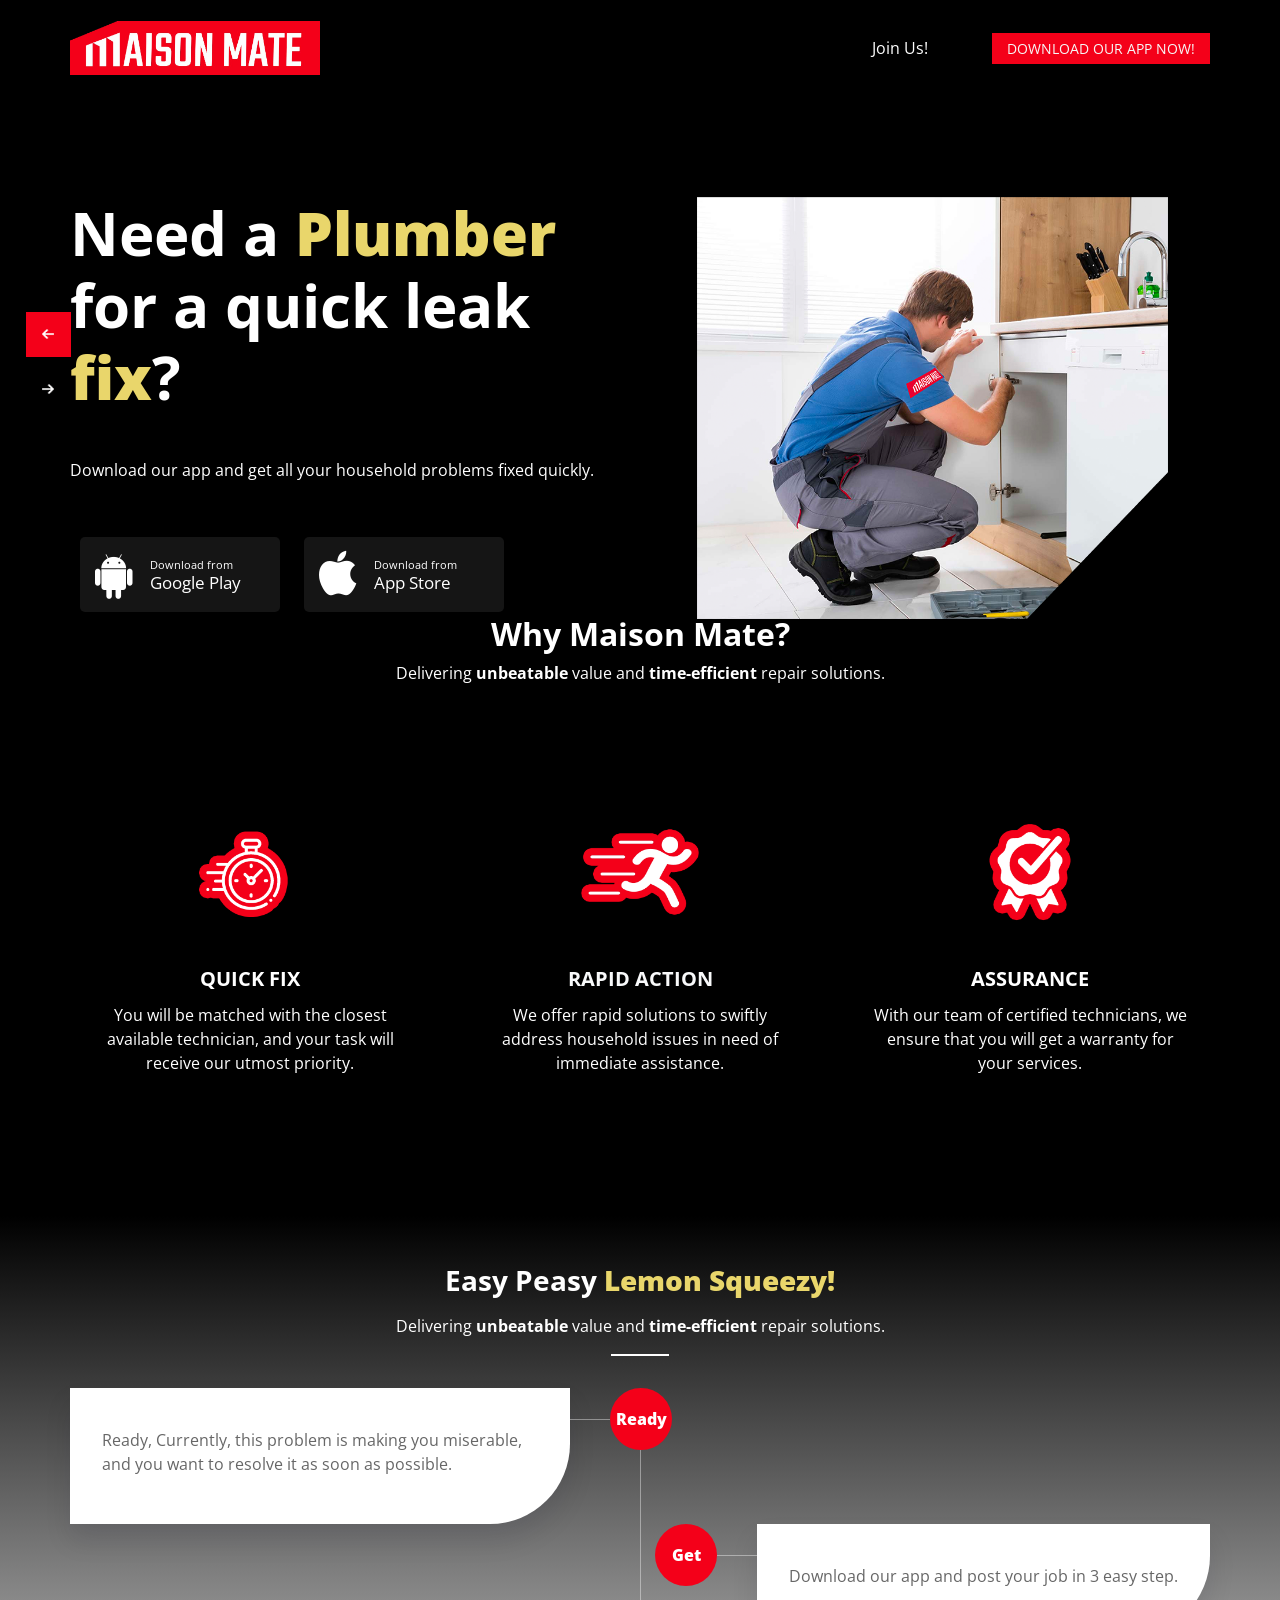
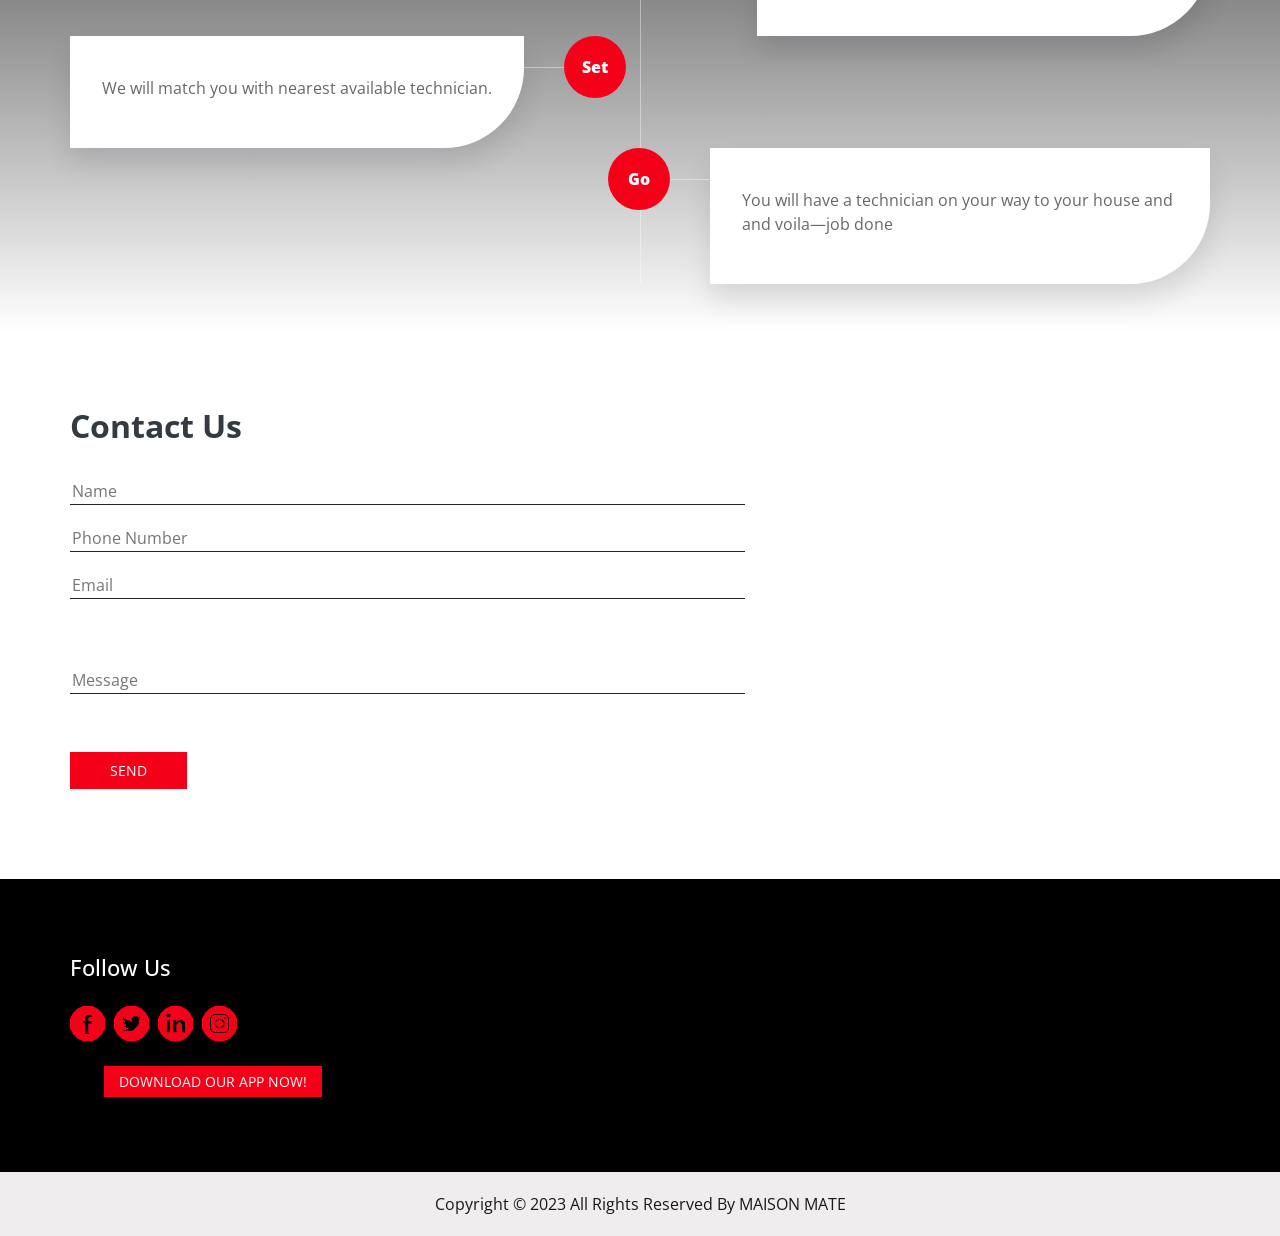
==== index.html @ d19ac5d3 "init" ====
<!DOCTYPE html>
<html>

<head>
  <!-- Basic -->
  <meta charset="utf-8" />
  <meta http-equiv="X-UA-Compatible" content="IE=edge" />
  <!-- Mobile Metas -->
  <meta name="viewport" content="width=device-width, initial-scale=1, shrink-to-fit=no" />
  <!-- Site Metas -->
  <meta name="keywords" content="" />
  <meta name="description" content="" />
  <meta name="author" content="" />

  <title>Maison Mate</title>

  <!-- slider stylesheet -->
  <link rel="stylesheet" type="text/css"
    href="https://cdnjs.cloudflare.com/ajax/libs/OwlCarousel2/2.1.3/assets/owl.carousel.min.css" />

  <!-- bootstrap core css -->
  <link rel="stylesheet" type="text/css" href="css/bootstrap.css" />

  <!-- fonts style -->
  <link href="https://fonts.googleapis.com/css?family=Poppins:400,700&display=swap" rel="stylesheet" />
  <!-- Custom styles for this template -->
  <link href="css/style.css" rel="stylesheet" />
  <!-- responsive style -->
  <link href="css/responsive.css" rel="stylesheet" />
</head>

<body>
  <div class="hero_area">
    <!-- header section strats -->
    <header class="header_section">
      <div class="container">
        <nav class="navbar navbar-expand-lg custom_nav-container pt-3">
          <a class="navbar-brand" href="index.html">
            <img src="images/logo.png" alt="" />
          </a>
          <button class="navbar-toggler" type="button" data-toggle="collapse" data-target="#navbarSupportedContent"
            aria-controls="navbarSupportedContent" aria-expanded="false" aria-label="Toggle navigation">
            <span class="navbar-toggler-icon"></span>
          </button>

          <div class="collapse navbar-collapse" id="navbarSupportedContent">
            <div class="d-flex ml-auto flex-column flex-lg-row align-items-center">
              <ul class="navbar-nav  ">
                <li class="nav-item">
                  <a class="nav-link" href="fruit.html"> Join Us!</a>
                </li>
            
              </ul>
            </div>
            <div class="quote_btn-container ml-0 ml-lg-4 d-flex justify-content-center">
              <a href="">
                Download Our App Now!
              </a>
            </div>
          </div>
        </nav>
      </div>
    </header>
    <!-- end header section -->
    <!-- slider section -->
    <section class=" slider_section position-relative">
      <div id="carouselExampleControls" class="carousel slide" data-ride="carousel" data-interval="2500">
        <div class="carousel-inner">
          <div class="carousel-item active">
            <div class="slider_item-box">
              <div class="slider_item-container">
                <div class="container">
                  <div class="row">
                    <div class="col-md-6">
                      <div class="slider_item-detail">
                        <div>
                          <h1>
                              Need a <b style="color:#e9d66b">Plumber</b> for a quick leak <b style="color:#e9d66b">fix</b>?
                          </h1> 
                          <p>
                          Download our app and get all your household problems fixed quickly.
                          </p>
                        </div>
                          <ul>
                              <li>
                                <div class="download android">
                                  <i class="fa fa fa-android fa-3x"></i>
                                  <span class="df">Download from</span>
                                  <span class="dfn">Google Play</span>
                                </div>
                              </li>
                              <li>
                                <div class="download apple">
                                  <i class="fa fa fa-apple fa-3x"></i>
                                  <span class="df">Download from</span>
                                  <span class="dfn">App Store</span>
                                </div>
                              </li>
                            </ul>  
                    </div>
                    </div>
                    <div class="col-md-6">
                      <div class="slider_img-box">
                        <div>
                          <img src="images/slide-plumber.png" alt="" class="" />
                        </div>
                      </div>
                    </div>
                  </div>
                </div>
              </div>
            </div>
          </div>
          <div class="carousel-item">
            <div class="slider_item-box">
              <div class="slider_item-container">
                <div class="container">
                  <div class="row">
                    <div class="col-md-6">
                      <div class="slider_item-detail">
                        <div>
                          <h1>
                              Need a  <b style="color:#e9d66b">Electrician</b> for a quick electrical  <b style="color:#e9d66b">repair</b>?
                          </h1>
                          <p>
                            Download our app and get all your household problems fixed quickly.
                          </p>
                          <div class="d-flex">
                          <ul>
                              <li>
                                <div class="download android">
                                  <i class="fa fa fa-android fa-3x"></i>
                                  <span class="df">Download from</span>
                                  <span class="dfn">Google Play</span>
                                </div>
                              </li>
                              <li>
                                <div class="download apple">
                                  <i class="fa fa fa-apple fa-3x"></i>
                                  <span class="df">Download from</span>
                                  <span class="dfn">App Store</span>
                                </div>
                              </li>
                            </ul>  
                          </div>
                        </div>
                      </div>
                    </div>
                    <div class="col-md-6">
                      <div class="slider_img-box">
                        <div>
                          <img src="images/slide-electrician.png" alt="" class="" />
                        </div>
                      </div>
                    </div>
                  </div>
                </div>
              </div>
            </div>
          </div>
            <div class="carousel-item">
                <div class="slider_item-box">
                  <div class="slider_item-container">
                    <div class="container">
                      <div class="row">
                        <div class="col-md-6">
                          <div class="slider_item-detail">
                            <div>
                              <h1>
                                  Need a  <b style="color:#e9d66b">Handyman</b> for a quick  <b style="color:#e9d66b">maintenance</b>?
                              </h1>
                              <p>
                            Download our app and get all your household problems fixed quickly.
                          </p>
                              <ul>
                              <li>
                                <div class="download android">
                                  <i class="fa fa fa-android fa-3x"></i>
                                  <span class="df">Download from</span>
                                  <span class="dfn">Google Play</span>
                                </div>
                              </li>
                              <li>
                                <div class="download apple">
                                  <i class="fa fa fa-apple fa-3x"></i>
                                  <span class="df">Download from</span>
                                  <span class="dfn">App Store</span>
                                </div>
                              </li>
                            </ul>  
                            </div>
                          </div>
                        </div>
                        <div class="col-md-6">
                          <div class="slider_img-box">
                            <div>
                              <img src="images/slide-handyman.png" alt="" class="" />
                            </div>
                          </div>
                        </div>
                      </div>
                    </div>
                  </div>
                </div>
            </div>
              <div class="carousel-item">
                <div class="slider_item-box">
                  <div class="slider_item-container">
                    <div class="container">
                      <div class="row">
                        <div class="col-md-6">
                          <div class="slider_item-detail">
                            <div>
                              <h1>
                                  Need a  <b style="color:#e9d66b">Heating Engineer</b> to fix you  <b style="color:#e9d66b">Heating issue</b>?
                              </h1>
                              <p>
                            Download our app and get all your household problems fixed quickly.
                          </p>
                              <ul>
                              <li>
                                <div class="download android">
                                  <i class="fa fa fa-android fa-3x"></i>
                                  <span class="df">Download from</span>
                                  <span class="dfn">Google Play</span>
                                </div>
                              </li>
                              <li>
                                <div class="download apple">
                                  <i class="fa fa fa-apple fa-3x"></i>
                                  <span class="df">Download from</span>
                                  <span class="dfn">App Store</span>
                                </div>
                              </li>
                            </ul>  
                            </div>
                          </div>
                        </div>
                        <div class="col-md-6">
                          <div class="slider_img-box">
                            <div>
                              <img src="images/slide-electrician.png" alt="" class="" />
                            </div>
                          </div>
                        </div>
                      </div>
                    </div>
                  </div>
                </div>
            </div>
          </div>
        </div>
        
        <div class="custom_carousel-control">
          <a class="carousel-control-prev" href="#carouselExampleControls" role="button" data-slide="prev">
            <span class="sr-only">Previous</span>
          </a>
          <a class="carousel-control-next" href="#carouselExampleControls" role="button" data-slide="next">
            <span class="sr-only">Next</span>
          </a>
        </div>
    </section>

    <!-- end slider section -->
  </div>

  <!-- service section -->

  <section class="service_section layout_padding ">
    <div class="container">
      <h2 class="custom_heading theme-text">Why Maison Mate?</h2>
      <p class="custom_heading-text ">
          Delivering <b>unbeatable</b> value and <b>time-efficient</b> repair solutions.
      </p>
      <div class=" layout_padding2">
        <div class="card-deck">
          <div class="card">
            <img class="card-img-top" src="images/icon-quick" alt="Card image cap" />
            <div class="card-body">
              <h5 class="card-title">QUICK FIX</h5>
              <p class="card-text">
               You will be matched with the closest available technician, and your task will receive our utmost priority.
              </p>
            </div>
          </div>
          <div class="card">
            <img class="card-img-top" src="images/icon-rapid.png" alt="Card image cap" />
            <div class="card-body">
              <h5 class="card-title text-light font-weight-bold">RAPID ACTION</h5>
              <p class="card-text">
               We offer rapid solutions to swiftly address household issues in need of immediate assistance.
              </p>
            </div>
          </div>
          <div class="card">
            <img class="card-img-top" src="images/icon-assured.png" alt="Card image cap" />
            <div class="card-body">
              <h5 class="card-title">ASSURANCE</h5>
              <p class="card-text">
                With our team of certified technicians, we ensure that you will get a warranty for your services.
              </p>
            </div>
          </div>
          </div>
        </div>
          
    </div>
  </section>
    
    <div class="bg-gradient_solid">
  <div class="container">
    <div class="section-header">
        <h2>Easy Peasy <b style="color:#e9d66b">Lemon Squeezy!</b></h2>
            <p class="custom_heading-text ">
          Delivering <b>unbeatable</b> value and <b>time-efficient</b> repair solutions.
            </p>
            <hr>
    </div>
    <div class="steps">
      <div class="steps-container">
        <div class="content">
            <h2> </h2>
          <p>Ready, Currently, this problem is making you miserable, and you want to resolve it as soon as possible.</p>
        </div>
        <i class="step-line"></i>
        <div class="date">Ready</div>
      </div>
      <div class="steps-container">
        <div class="content">
                        <h2> </h2>

          <p>Download our app and post your job in 3 easy step.</p>
        </div>
        <i class="step-line"></i>
        <div class="date">Get</div>
      </div>
      <div class="steps-container">
        <div class="content">
                        <h2> </h2>

          <p>We will match you with nearest available technician.</p>
        </div>
        <i class="step-line"></i>
        <div class="date">Set</div>
      </div>
      <div class="steps-container">
        <div class="content">
          <h2></h2>
                        <h2> </h2>

          <p>You will have a technician on your way to your house and and voila—job done</p>
        </div>
        <i class="step-line"></i>
        <div class="date">Go</div>
      </div>
    
    </div>
  </div>
</div>
    
    

  <!-- end service section -->

  <!-- fruits section

  <section class="fruit_section">
    <div class="container">
      <h2 class="custom_heading">Fresh Fruits</h2>
      <p class="custom_heading-text">
        There are many variations of passages of Lorem Ipsum available, but
        the majority have
      </p>
      <div class="row layout_padding2">
        <div class="col-md-8">
          <div class="fruit_detail-box">
            <h3>
              Best Fresh Orange
            </h3>
            <p class="mt-4 mb-5">
              but the majority have suffered alteration in some form, by
              injected humour, or randomised words which don't look even
              slightly believable. If you are going to use a passage of Lorem
              Ipsum, you need to be
            </p>
            <div>
              <a href="" class="custom_dark-btn">
                Buy Now
              </a>
            </div>
          </div>
        </div>
        <div class="col-md-4 d-flex justify-content-center align-items-center">
          <div class="fruit_img-box d-flex justify-content-center align-items-center">
            <img src="images/orange.png" alt="" class="" width="250px" />
          </div>
        </div>
      </div>
      <div class="row layout_padding2">
        <div class="col-md-8">
          <div class="fruit_detail-box">
            <h3>
              Best Fresh Grapes
            </h3>
            <p class="mt-4 mb-5">
              but the majority have suffered alteration in some form, by
              injected humour, or randomised words which don't look even
              slightly believable. If you are going to use a passage of Lorem
              Ipsum, you need to be
            </p>
            <div>
              <a href="" class="custom_dark-btn">
                Buy Now
              </a>
            </div>
          </div>
        </div>
        <div class="col-md-4 d-flex justify-content-center align-items-center">
          <div class="fruit_img-box d-flex justify-content-center ">
            <img src="images/grapes.png" alt="" class="" width="100px" />
          </div>
        </div>
      </div>
      <div class="row layout_padding2-top layout_padding-bottom">
        <div class="col-md-8">
          <div class="fruit_detail-box">
            <h3>
              Best Fresh Gauva
            </h3>
            <p class="mt-4 mb-5">
              but the majority have suffered alteration in some form, by
              injected humour, or randomised words which don't look even
              slightly believable. If you are going to use a passage of Lorem
              Ipsum, you need to be
            </p>
            <div>
              <a href="" class="custom_dark-btn">
                Buy Now
              </a>
            </div>
          </div>
        </div>
        <div class="col-md-4 d-flex justify-content-center align-items-center">
          <div class="fruit_img-box d-flex justify-content-center align-items-center">
            <img src="images/gauva.png" alt="" class="" width="250px" />
          </div>
        </div>
      </div>
    </div>
  </section>

   end fruits section -->

  <!-- tasty section 
  <section class="tasty_section">
    <div class="container_fluid">
      <h2>
        Very tasty fruits
      </h2>
    </div>
  </section>

  end tasty section -->

  <!-- client section

  <section class="client_section layout_padding">
    <div class="container">
      <h2 class="custom_heading">Testimonial</h2>
      <p class="custom_heading-text">
        There are many variations of passages of Lorem Ipsum available, but
        the majority have
      </p>
      <div>
        <div id="carouselExampleControls-2" class="carousel slide" data-ride="carousel">
          <div class="carousel-inner">
            <div class="carousel-item active">
              <div class="client_container layout_padding2">
                <div class="client_img-box">
                  <img src="images/client.png" alt="" />
                </div>
                <div class="client_detail">
                  <h3>
                    Johnhex
                  </h3>
                  <p class="custom_heading-text">
                    There are many variations of passages of Lorem Ipsum
                    available, but the majority have suffered alteration in
                    some form, by injected humour, or randomised words which
                    don't look even slightly believable. If you are <br />
                    going to use a passage of Lorem Ipsum, you need to be sure
                  </p>
                </div>
              </div>
            </div>
            <div class="carousel-item">
              <div class="client_container layout_padding2">
                <div class="client_img-box">
                  <img src="images/client.png" alt="" />
                </div>
                <div class="client_detail">
                  <h3>
                    Johnhex
                  </h3>
                  <p class="custom_heading-text">
                    There are many variations of passages of Lorem Ipsum
                    available, but the majority have suffered alteration in
                    some form, by injected humour, or randomised words which
                    don't look even slightly believable. If you are <br />
                    going to use a passage of Lorem Ipsum, you need to be sure
                  </p>
                </div>
              </div>
            </div>
            <div class="carousel-item">
              <div class="client_container layout_padding2">
                <div class="client_img-box">
                  <img src="images/client.png" alt="" />
                </div>
                <div class="client_detail">
                  <h3>
                    Johnhex
                  </h3>
                  <p class="custom_heading-text">
                    There are many variations of passages of Lorem Ipsum
                    available, but the majority have suffered alteration in
                    some form, by injected humour, or randomised words which
                    don't look even slightly believable. If you are <br />
                    going to use a passage of Lorem Ipsum, you need to be sure
                  </p>
                </div>
              </div>
            </div>
          </div>
          <div class="custom_carousel-control">
            <a class="carousel-control-prev" href="#carouselExampleControls-2" role="button" data-slide="prev">
              <span class="" aria-hidden="true"></span>
              <span class="sr-only">Previous</span>
            </a>
            <a class="carousel-control-next" href="#carouselExampleControls-2" role="button" data-slide="next">
              <span class="" aria-hidden="true"></span>
              <span class="sr-only">Next</span>
            </a>
          </div>

        </div>
      </div>
    </div>
  </section>

  end client section -->

  <!-- contact section -->
  <section class="contact_section layout_padding">
    <div class="container">
      <h2 class="font-weight-bold text-dark">
        Contact Us
      </h2>
      <div class="row">
        <div class="col-md-8 mr-auto">
          <form action="">
            <div class="contact_form-container">
              <div>
                <div>
                  <input type="text" placeholder="Name">
                </div>
                <div>
                  <input type="text" placeholder="Phone Number">
                </div>
                <div>
                  <input type="email" placeholder="Email">
                </div>

                <div class="mt-5">
                  <input type="text" placeholder="Message">
                </div>
                <div class="mt-5">
                  <button type="submit">
                    send
                  </button>
                </div>
              </div>

            </div>

          </form>
        </div>
      </div>
    </div>
  </section>
  <!-- end contact section -->




  <section class="info_section layout_padding">
    <div class="container">
      <div class="row">
    
        <div class="col-md-3">
          <div class="social_container">
            <h5>
              Follow Us
            </h5>
            <div class="social-box">
              <a href="">
                <img src="images/fb.png" alt="">
              </a>

              <a href="">
                <img src="images/twitter.png" alt="">
              </a>
              <a href="">
                <img src="images/linkedin.png" alt="">
              </a>
              <a href="">
                <img src="images/instagram.png" alt="">
              </a>
            </div>
          </div>
           <div class="quote_btn-container ml-0 ml-lg-4 d-flex justify-content-center">
              <a href="">
                Download Our App Now!
              </a>
            </div>
        </div>
      </div>
    </div>
  </section>



  <!-- footer section -->
  <section class="container-fluid footer_section">
    <p>
      Copyright &copy; 2023 All Rights Reserved By
      <a href="https://html.design/">MAISON MATE</a>
    </p>
  </section>
  <!-- footer section -->

  <script type="text/javascript" src="js/jquery-3.4.1.min.js"></script>
  <script type="text/javascript" src="js/bootstrap.js"></script>


  <!-- end google map js -->
</body>

</html>
---- css/style.css ----
@import url("https://maxcdn.bootstrapcdn.com/font-awesome/4.5.0/css/font-awesome.min.css");
@import url(https://fonts.googleapis.com/css?family=Open+Sans);

body {
  font-family: 'Poppins', sans-serif;
  color: white;
  background-color: #ffffff;
}

.layout_padding {
  padding: 75px 0;
  background-color: black;
}

.card-text{
    color: white;
}


.layout_padding2 {
  padding: 45px 0;
}

.layout_padding2-top {
  padding-top: 45px;
}


.layout_padding2-bottom {
  padding-bottom: 45px;
}

.layout_padding-top {
  padding-top: 75px;
}

.layout_padding-bottom {
  padding-bottom: 75px;
}


.custom_dark-btn,
.custom_orange-btn {
  display: inline-block;
  padding: 10px 0;
  text-align: center;
  width: 145px;
  outline: none;
  color: #f7f7f7;
  border: 1px solid transparent;
}

.custom_dark-btn {
  background-color: #000000;
}

.custom_dark-btn:hover {
  border: 1px solid #000000;
  color: var(--theme-color);
  background-color: transparent;
}

.custom_orange-btn {
  background-color: var(--theme-color);
}

.custom_orange-btn:hover {
  border: 1px solid var(--theme-color);
  color: var(--theme-color);
  background-color: transparent;
}

.custom_heading {
  text-align: center;
  font-weight: bold;
text-decoration-color: red;
}

.custom_heading-text {
  text-align: center;
}


/*header section*/
.hero_area {
  height: 60vh;
  background-color: black;
}

.hero_area.sub_pages {
  height: auto;
}

.header_section {}

.header_section .container-fluid {
  padding-right: 25px;
  padding-left: 25px;
}

.header_section .nav_container {
  margin: 0 auto;
}

.custom_nav-container.navbar-expand-lg .navbar-nav .nav-link {
  padding: 10px 30px;
  color: white;
  text-align: center
}

a,
a:hover,
a:focus {
  text-decoration: none;
}

a:hover,
a:focus {
  color: initial;
}

.btn,
.btn:focus {
  outline: none !important;
  box-shadow: none;
}



.navbar-brand,
.navbar-brand:hover {
  text-transform: uppercase;
  font-weight: bold;
  font-size: 24px;
  color: #fafcfd;
}

.custom_nav-container .nav_search-btn {
  background-image: url(../images/search-icon.png);

  background-size: 22px;
  background-repeat: no-repeat;
  background-position-y: 7px;
  width: 35px;
  height: 35px;
  padding: 0;
  border: none;
}

.navbar-brand {
  display: flex;
  align-items: center;
}

.navbar-brand img {
  width: 250px;
}

.navbar-brand span {
  font-size: 20px;
  font-weight: 700;
  color: #2e2e2d;
  margin-top: 5px;
}

.custom_nav-container {
  z-index: 99999;
  padding: 15px 0;
}

.custom_nav-container .navbar-toggler {
  outline: none;
}

.custom_nav-container .navbar-toggler .navbar-toggler-icon {
  background-image: url(../images/menu.png);
  background-size: 55px;
}

.quote_btn-container a {
  display: inline-block;
  padding: 5px 15px;
  background-color: var(--theme-color);
  color: #f7f7f7;
  font-size: 14px;
  text-transform: uppercase;
}

/*end header section*/

/* slider section */
.slider_section {
  padding-top: 8%;
}

.slider_item-box {
  width: 100%;
  height: 100%;
}

.slider_item-box .container {
  height: 100%;
}

.slider_img-box {
  width: 85%;
  margin: 0 auto;
}

.slider_img-box img {
  width: 100%;
}

.slider_item-container {
  display: flex;
  align-items: center;
  width: 100%;
  height: 100%;
  background-repeat: no-repeat;
}

.slider_item-container .slider_item-detail {}

.slider_item-detail h1 {
  font-weight: 700;
  font-size: 60px;
  width: 95%;
}

.slider_item-detail p {
  margin: 45px 0;
}

.slider_call-btn {
  display: inline-block;
  padding: 8px 20px;
  background-color: #edb040;
  color: #fefdfd;
  border-radius: 20px;
}

.slider_section #carouselExampleControls,
.carousel-inner,
.carousel-item {
  height: 100%;
}

.slider_section .custom_carousel-control {
  position: absolute;
  top: 50%;
  left: 2%;
  width: 105px;
  transform: translateY(-50%);
}

.slider_section .custom_carousel-control .carousel-control-prev,
.slider_section .custom_carousel-control .carousel-control-next {
  margin: 10px 0;
  position: relative;
  width: 45px;
  height: 45px;
  border: none;
  opacity: 1;
  background-repeat: no-repeat;
  background-size: 12px;
  background-position: center;
}

.slider_section .custom_carousel-control .carousel-control-prev {
  background-image: url(../images/prev.png);
  background-color: var(--theme-color);
}

.slider_section .custom_carousel-control .carousel-control-next {
  background-image: url(../images/next.png);
  background-color: #000000;
}

/* end slider section */


/* service section */
.service_section .card .card-img-top {
  width: 140px;
  margin: 55px auto 5px auto;
}

.service_section .card {
  text-align: center;
  box-sizing: border-box;
  position: relative;
    background-color: black;
}

.service_section .card .card-title {
  color: white;
    font-weight: bolder;
    

}

.service_section .card::after {
  content: "";
  position: absolute;
  width: 100%;
  height: 7px;
  background-color: transparent;
}




/* end service section */






/* tasty section */

.tasty_section {
  width: 100%;
  height: 500px;
  background-image: url(../images/tasty-image.png);
  background-repeat: no-repeat;
  background-size: cover;
  display: flex;
  justify-content: center;
  align-items: center;

}

.tasty_section h2 {
  font-size: 125px;
  text-align: center;
  font-weight: bold;
  color: #ffffff;
  text-transform: uppercase;
}

/* end tasty section */

/* client section */
.client_container {
  display: flex;
  flex-direction: column;
  justify-content: center;
  align-items: center;
}

.client_img-box {
  width: 350px;
}

.client_img-box img {
  width: 100%
}

.client_container h3 {
  text-align: center;
  margin-bottom: 25px;
}


.client_section .custom_carousel-control {
  position: absolute;
  top: 100%;
  left: 50%;
  width: 105px;
  transform: translateX(-50%);
}

.client_section .custom_carousel-control .carousel-control-prev,
.client_section .custom_carousel-control .carousel-control-next {
  width: 45px;
  height: 45px;
  border: none;
  border-radius: 100%;
  opacity: 1;
  background-repeat: no-repeat;
  background-size: 12px;
  background-position: center;
  background-color: #292727;
}

.client_section .custom_carousel-control .carousel-control-prev:hover,
.client_section .custom_carousel-control .carousel-control-next:hover {
  background-color: #fc5d35;
}

.client_section .custom_carousel-control .carousel-control-prev {
  background-image: url(../images/prev.png);
}

.client_section .custom_carousel-control .carousel-control-next {
  background-image: url(../images/next.png);
}

/* end client section */

/* contact section */

.contact_section {
background-color: white;
  background-image: url(../images/orange-dish.png);
  background-repeat: no-repeat;
  background-size: 215px;
  background-position: right center;
}

.contact_section input {
  border: none;
  outline: none;
  border-bottom: .8px solid #252525;
  width: 90%;
  margin: 10px 0;
}

.theme-color{
    text-decoration-color: var(--theme-color);
}

.contact_form-container {
  padding: 15px 0 15px 0;

}

.contact_form-container button {
  border: none;
  background-color: var(--theme-color);
  color: #fff;
  padding: 8px 40px;
  text-transform: uppercase;
  font-size: 14px;
}


/* contact section */

/* map section */
.map_section {
  height: 500px;
}


/* end map section */

/* info section */
.info_section ul {
  padding: 0;
}

.info_section ul li {
  list-style-type: none;
  margin: 3px 0;

}

.info_section h5 {
  margin-bottom: 12px;
  font-size: 22px;
}

.info_section .social-box {
  margin: 25px 0;
}

.info_section .social-box img {
  width: 35px;
  margin-right: 5px;
}

.info_section .form_container input {
  width: 225px;
  height: 30px;
}

.info_section .form_container button {
  background-color: var(--theme-color);
  border: none;
  outline: none;
  color: #fff;
  padding: 5px 30px;
  margin-top: 15px;
  font-size: 15px;
}

/* end info section */


/* footer section*/

.footer_section {
  background-color: #efeded;
  padding: 20px 0;
  font-family: "Roboto", sans-serif;
}

.footer_section p {
  color: #191818;
  margin: 0;
  text-align: center;
}

.footer_section a {
  color: #191818;
}

:root {
  --theme-color: #f40019 ;
  --primary: var(--primary-gradient);
  --primary-gradient: linear-gradient(0deg, white 0%, black 100%);
}
.section-header {
  text-align: center;
}
.section-header h2 {
  font-size: 28px;
  font-weight: 700;
  margin-bottom: 16px;
}
.section-header hr {
  border: 1px solid #fff;
  width: 56px;
}
.bg-gradient_solid {
  background: var(--primary-gradient);
  color: #fff;
  padding: 48px 0;
}
.steps {
  position: relative;
  margin-top: 32px;
}
.steps::after {
  content: "";
  position: absolute;
  width: 1px;
  background-color: white;
  opacity: 0.4;
  top: 0;
  bottom: 0;
  left: 50%;
}

.steps .content p {
  color: #676767;
  font-size: 16px;
}

.steps .content h2 {
  font-weight: 600;
  font-size: 16px;
  color: #676767;
}

.steps-container {
  position: relative;
  background-color: inherit;
  width: calc(50% + 32px);
}

.steps-container .content {
  padding: 32px;
  background-color: white;
  position: relative;
  border-radius: 0px 0px 80px 0px;
  box-shadow: 0px 16px 27px rgb(0 11 30 / 10%);
}

.steps .steps-container:nth-child(even) {
  left: calc(50% - 32px);
  flex-direction: row-reverse;
}

.steps-container {
  display: flex;
}

.steps .steps-container .date {
  font-weight: 900;
  font-size: 16px;
  color: #ffffff;
  margin-bottom: 10px;
  width: 62px;
  height: 62px;
  background-color: var(--theme-color);
  border-radius: 50%;
  flex-shrink: 0;
  align-items: center;
  display: flex;
  justify-content: center;
  z-index: 777;
}

.step-line {
  width: 40px;
  background-color: #fff;
  height: 1px;
  margin-top: 31px;
  opacity: 0.4;
  flex-shrink: 0;
}

@media (max-width: 767px) {
  .steps::after {
    left: 32px;
  }
  .steps-container {
    left: 0;
    flex-direction: row-reverse;
    width: auto;
    margin-bottom: 16px;
  }
  .steps .steps-container:nth-child(even) {
    left: 0;
  }
}

* {
  font-family: 'Open Sans', 'sans-serif';
}

.theme-text{
    text-decoration-color: var(--theme-color);
}


ul {
  width: 100%;
  text-align: match-parent;
  margin: 0;
  padding: 0;
  top: 50%;
}

li {
  display: inline-block;
  margin: 10px;
}

.download {
  width: 200px;
  height: 75px;
  background: #151515;
  float: none;
  border-radius: 5px;
  position: relative;
  color: white;
  cursor: pointer;
}

.download > .fa {
  color: white;
  position: absolute;
  top: 50%;
  left: 15px;
  transform: translateY(-50%);
}

.df,
.dfn {
  position: absolute;
  left: 70px;
}

.df {
  top: 20px;
  font-size: .68em;
}

.dfn {
  top: 33px;
  font-size: 1.08em;
}

.download:hover {
  transform: scale(1.03);
}

/* end footer section*/
---- css/responsive.css ----
@media (max-width: 1120px) {
    .hero_area {
        height: auto;
    }

    .slider_section {
        padding: 50px 0;

    }
}

@media (max-width: 992px) {
    .custom_nav-container .nav_search-btn {
        background-position: center;
    }

    .service_section .card-deck {

        flex-direction: column;

    }

    .service_section .card-deck .card {
        margin-bottom: 25px;
    }
}

@media (max-width: 768px) {

    .slider_img-box {

        width: 85%;
        margin: 65px auto;

    }

    .slider_section .custom_carousel-control {

        position: absolute;
        top: 100%;
        left: 50%;
        width: 105px;
        transform: translate(-50%, -50%);
        display: flex;
        justify-content: space-between;

    }

    .fruit_section .fruit_detail-box {

        margin-bottom: 40px;
        text-align: center;

    }

    .fruit_detail-box>div {

        display: flex;
        justify-content: center;

    }

    .contact_section {
        background-size: 105px;
    }

    .contact_section input {

        background-color: transparent;

    }

    .info_section .col-md-3 {
        text-align: center;
    }

    .info_section .col-md-3:not(:nth-last-child(1)) {

        margin-bottom: 35px;
    }

    .tasty_section h2 {

        font-size: 80px;
    }
}

@media (max-width: 576px) {
    .slider_item-container .slider_item-detail {

        text-align: center;

    }

    .slider_item-container .slider_item-detail .d-flex {

        justify-content: center;

    }
}

@media (max-width: 480px) {}

@media (max-width: 400px) {}

@media (max-width: 360px) {}

@media (min-width: 1200px) {
    .container {
        max-width: 1170px;
    }

}
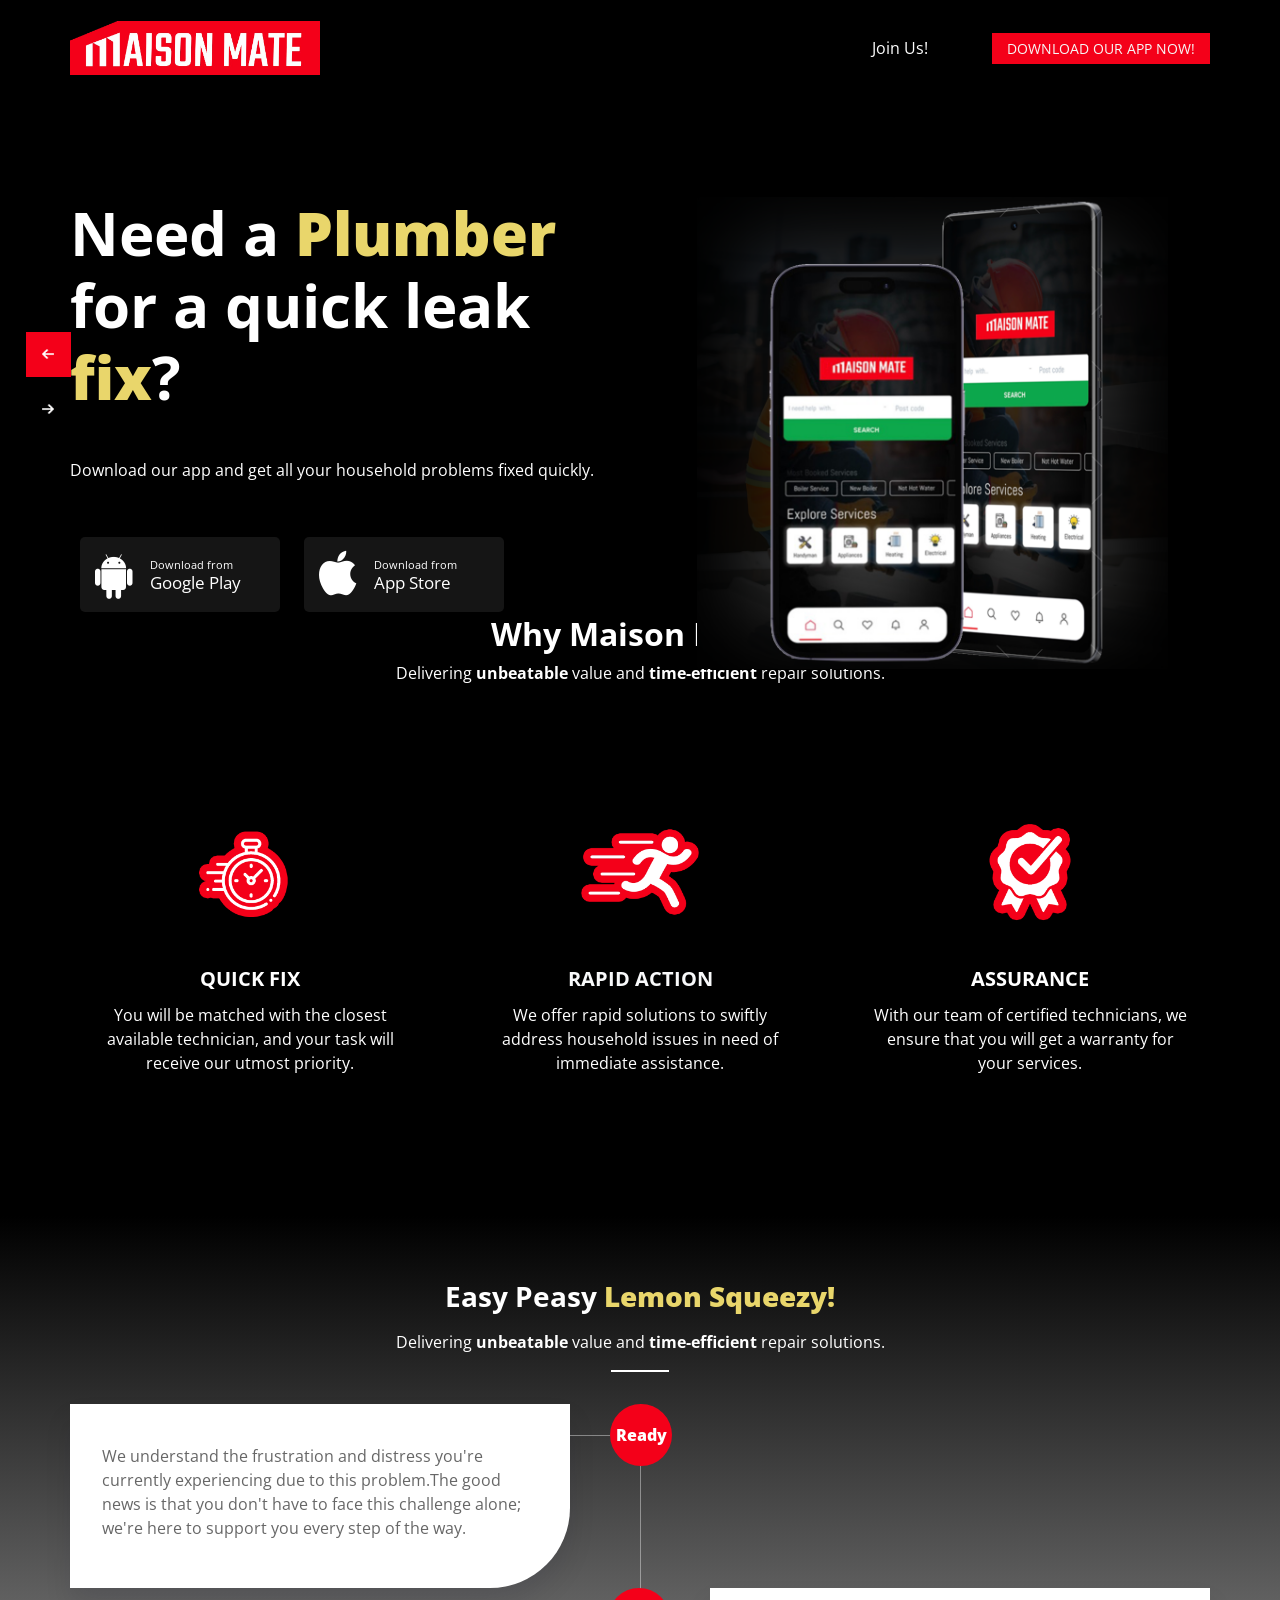
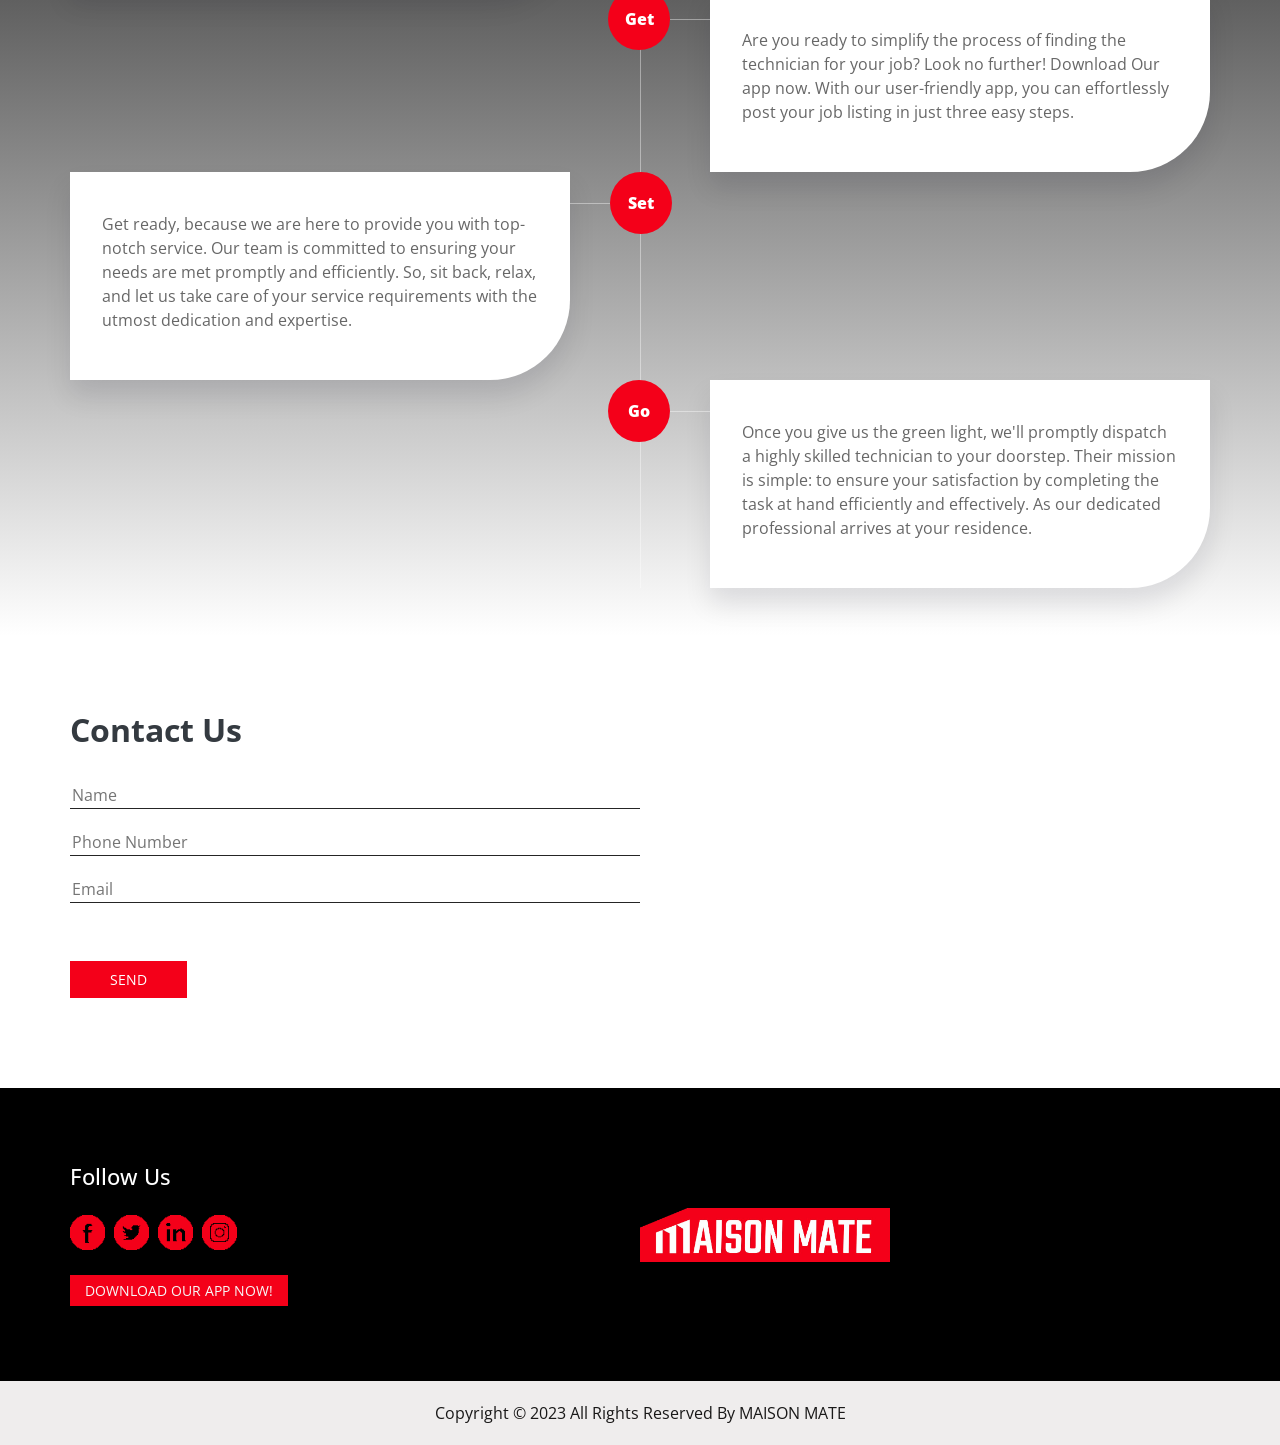
==== commit 83e21c6f: "added" ====
--- a/index.html
+++ b/index.html
@@ -47,7 +47,7 @@
             <div class="d-flex ml-auto flex-column flex-lg-row align-items-center">
               <ul class="navbar-nav  ">
                 <li class="nav-item">
-                  <a class="nav-link" href="fruit.html"> Join Us!</a>
+                  <a class="nav-link" href="index.html"> Join Us!</a>
                 </li>
             
               </ul>
@@ -82,14 +82,14 @@
                           </p>
                         </div>
                           <ul>
-                              <li>
+                              <li onclick="location.href='coming-soon.html'">
                                 <div class="download android">
                                   <i class="fa fa fa-android fa-3x"></i>
                                   <span class="df">Download from</span>
                                   <span class="dfn">Google Play</span>
                                 </div>
                               </li>
-                              <li>
+                              <li onclick="location.href='coming-soon.html'">
                                 <div class="download apple">
                                   <i class="fa fa fa-apple fa-3x"></i>
                                   <span class="df">Download from</span>
@@ -102,7 +102,7 @@
                     <div class="col-md-6">
                       <div class="slider_img-box">
                         <div>
-                          <img src="images/slide-plumber.png" alt="" class="" />
+                          <img src="images/slide-electrician.png" alt="" class="" />
                         </div>
                       </div>
                     </div>
@@ -127,14 +127,14 @@
                           </p>
                           <div class="d-flex">
                           <ul>
-                              <li>
-                                <div class="download android">
+                              <li onclick="location.href='coming-soon.html'">
+                                <div class="download android" href="contact.html">
                                   <i class="fa fa fa-android fa-3x"></i>
                                   <span class="df">Download from</span>
                                   <span class="dfn">Google Play</span>
                                 </div>
                               </li>
-                              <li>
+                              <li onclick="location.href='coming-soon.html'">
                                 <div class="download apple">
                                   <i class="fa fa fa-apple fa-3x"></i>
                                   <span class="df">Download from</span>
@@ -173,14 +173,14 @@
                             Download our app and get all your household problems fixed quickly.
                           </p>
                               <ul>
-                              <li>
+                              <li onclick="location.href='coming-soon.html'">
                                 <div class="download android">
                                   <i class="fa fa fa-android fa-3x"></i>
                                   <span class="df">Download from</span>
                                   <span class="dfn">Google Play</span>
                                 </div>
                               </li>
-                              <li>
+                              <li onclick="location.href='coming-soon.html'">
                                 <div class="download apple">
                                   <i class="fa fa fa-apple fa-3x"></i>
                                   <span class="df">Download from</span>
@@ -194,7 +194,7 @@
                         <div class="col-md-6">
                           <div class="slider_img-box">
                             <div>
-                              <img src="images/slide-handyman.png" alt="" class="" />
+                              <img src="images/slide-electrician.png" alt="" class="" />
                             </div>
                           </div>
                         </div>
@@ -218,14 +218,14 @@
                             Download our app and get all your household problems fixed quickly.
                           </p>
                               <ul>
-                              <li>
+                              <li onclick="location.href='coming-soon.html'">
                                 <div class="download android">
                                   <i class="fa fa fa-android fa-3x"></i>
                                   <span class="df">Download from</span>
                                   <span class="dfn">Google Play</span>
                                 </div>
                               </li>
-                              <li>
+                              <li onclick="location.href='coming-soon.html'">
                                 <div class="download apple">
                                   <i class="fa fa fa-apple fa-3x"></i>
                                   <span class="df">Download from</span>
@@ -310,6 +310,7 @@
     <div class="bg-gradient_solid">
   <div class="container">
     <div class="section-header">
+        <h2></h2>
         <h2>Easy Peasy <b style="color:#e9d66b">Lemon Squeezy!</b></h2>
             <p class="custom_heading-text ">
           Delivering <b>unbeatable</b> value and <b>time-efficient</b> repair solutions.
@@ -320,7 +321,7 @@
       <div class="steps-container">
         <div class="content">
             <h2> </h2>
-          <p>Ready, Currently, this problem is making you miserable, and you want to resolve it as soon as possible.</p>
+          <p>We understand the frustration and distress you're currently experiencing due to this problem.The good news is that you don't have to face this challenge alone; we're here to support you every step of the way.</p>
         </div>
         <i class="step-line"></i>
         <div class="date">Ready</div>
@@ -329,7 +330,7 @@
         <div class="content">
                         <h2> </h2>
 
-          <p>Download our app and post your job in 3 easy step.</p>
+          <p>Are you ready to simplify the process of finding the technician for your job? Look no further! Download Our app now. With our user-friendly app, you can effortlessly post your job listing in just three easy steps. </p>
         </div>
         <i class="step-line"></i>
         <div class="date">Get</div>
@@ -338,7 +339,7 @@
         <div class="content">
                         <h2> </h2>
 
-          <p>We will match you with nearest available technician.</p>
+          <p>Get ready, because we are here to provide you with top-notch service. Our team is committed to ensuring your needs are met promptly and efficiently. So, sit back, relax, and let us take care of your service requirements with the utmost dedication and expertise.</p>
         </div>
         <i class="step-line"></i>
         <div class="date">Set</div>
@@ -347,8 +348,7 @@
         <div class="content">
           <h2></h2>
                         <h2> </h2>
-
-          <p>You will have a technician on your way to your house and and voila—job done</p>
+          <p>Once you give us the green light, we'll promptly dispatch a highly skilled technician to your doorstep. Their mission is simple: to ensure your satisfaction by completing the task at hand efficiently and effectively. As our dedicated professional arrives at your residence.</p>
         </div>
         <i class="step-line"></i>
         <div class="date">Go</div>
@@ -557,7 +557,7 @@
         Contact Us
       </h2>
       <div class="row">
-        <div class="col-md-8 mr-auto">
+        <div class="col-md-12 mr-auto">
           <form action="">
             <div class="contact_form-container">
               <div>
@@ -570,10 +570,6 @@
                 <div>
                   <input type="email" placeholder="Email">
                 </div>
-
-                <div class="mt-5">
-                  <input type="text" placeholder="Message">
-                </div>
                 <div class="mt-5">
                   <button type="submit">
                     send
@@ -597,7 +593,7 @@
     <div class="container">
       <div class="row">
     
-        <div class="col-md-3">
+        <div class="col-md-6">
           <div class="social_container">
             <h5>
               Follow Us
@@ -618,12 +614,15 @@
               </a>
             </div>
           </div>
-           <div class="quote_btn-container ml-0 ml-lg-4 d-flex justify-content-center">
+           <div class="quote_btn-container">
               <a href="">
                 Download Our App Now!
               </a>
             </div>
         </div>
+            <a class="navbar-brand" href="index.html">
+            <img src="images/logo.png" alt="" />
+          </a>
       </div>
     </div>
   </section>
--- a/css/style.css
+++ b/css/style.css
@@ -192,6 +192,14 @@
 .slider_section {
   padding-top: 8%;
 }
+
+.coming_soon_section {
+  min-height: calc(60vh);
+    vertical-align: middle;
+    align-content: center;
+    align-items: center;
+}
+
 
 .slider_item-box {
   width: 100%;
@@ -403,17 +411,14 @@
 
 .contact_section {
 background-color: white;
-  background-image: url(../images/orange-dish.png);
-  background-repeat: no-repeat;
-  background-size: 215px;
-  background-position: right center;
+
 }
 
 .contact_section input {
   border: none;
   outline: none;
   border-bottom: .8px solid #252525;
-  width: 90%;
+  width: 50%;
   margin: 10px 0;
 }
 
@@ -449,6 +454,7 @@
 /* info section */
 .info_section ul {
   padding: 0;
+    text-align-last: center;
 }
 
 .info_section ul li {
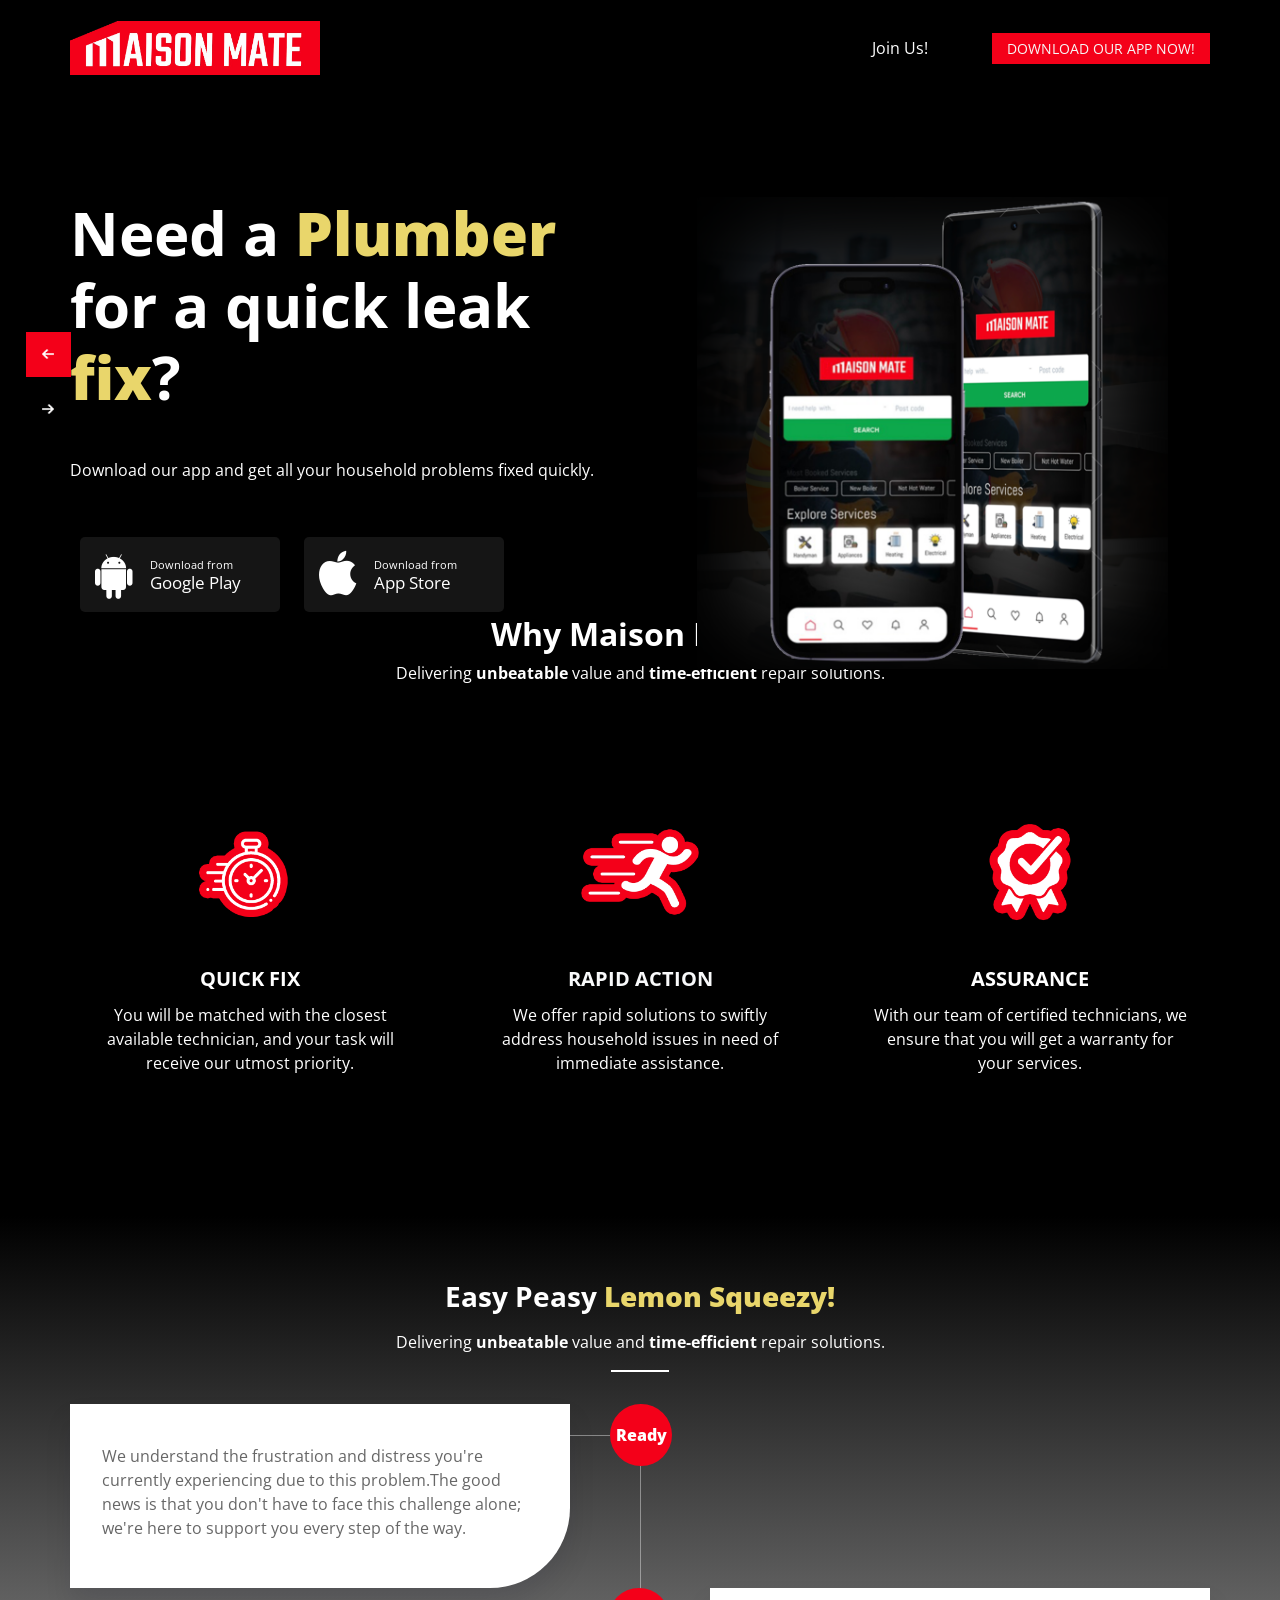
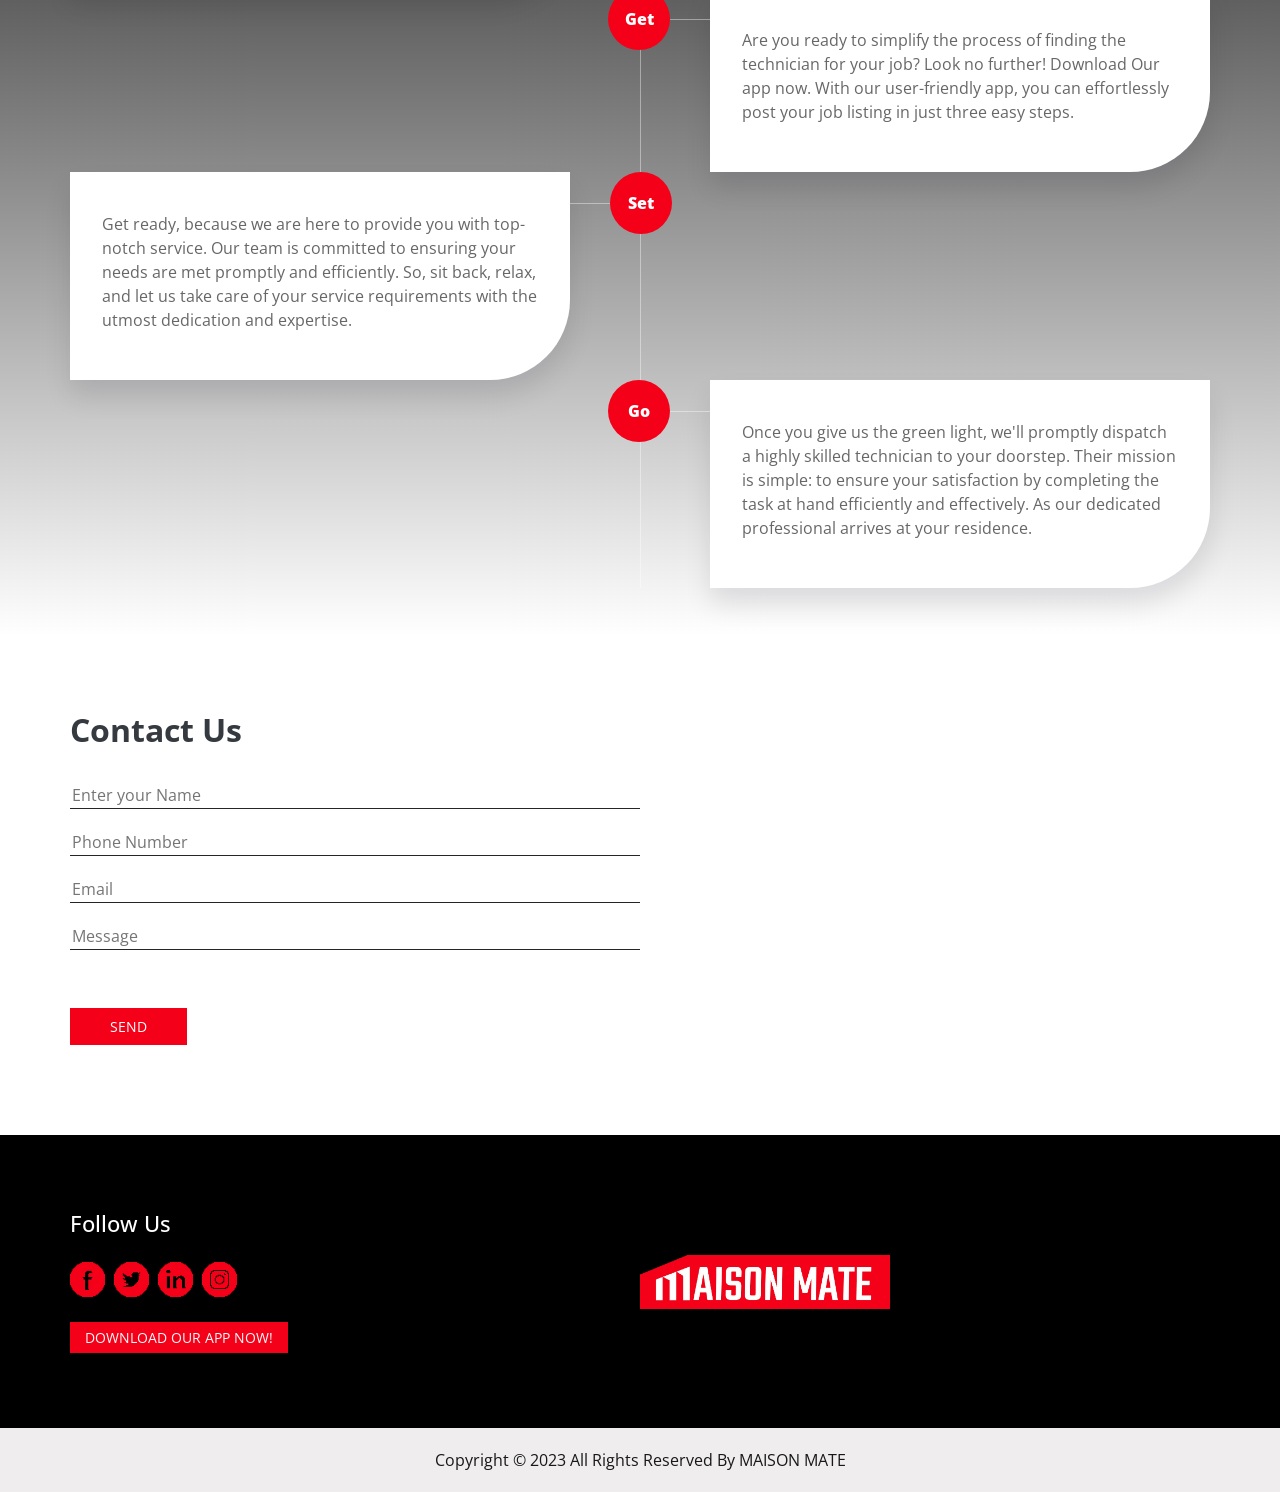
==== commit 2a3c92d7: "working form" ====
--- a/index.html
+++ b/index.html
@@ -63,7 +63,7 @@
     </header>
     <!-- end header section -->
     <!-- slider section -->
-    <section class=" slider_section position-relative">
+    <section class="slider_section position-relative layout-padding">
       <div id="carouselExampleControls" class="carousel slide" data-ride="carousel" data-interval="2500">
         <div class="carousel-inner">
           <div class="carousel-item active">
@@ -558,21 +558,24 @@
       </h2>
       <div class="row">
         <div class="col-md-12 mr-auto">
-          <form action="">
+          <form onsubmit="sendEmail(); reset(); return false;">
             <div class="contact_form-container">
               <div>
                 <div>
-                  <input type="text" placeholder="Name">
+                  <input type="text" id= "name" placeholder="Enter your Name">
                 </div>
                 <div>
-                  <input type="text" placeholder="Phone Number">
+                  <input type="text" id= "phone_number" placeholder="Phone Number">
                 </div>
                 <div>
-                  <input type="email" placeholder="Email">
+                  <input type="email" id= "email" placeholder="Email">
+                </div>
+                  <div>
+                  <input type="text" id= "message" placeholder="Message">
                 </div>
                 <div class="mt-5">
                   <button type="submit">
-                    send
+                    Send
                   </button>
                 </div>
               </div>
@@ -641,7 +644,24 @@
   <script type="text/javascript" src="js/jquery-3.4.1.min.js"></script>
   <script type="text/javascript" src="js/bootstrap.js"></script>
 
-
+<script src="https://smtpjs.com/v3/smtp.js">
+</script>
+
+    <script>
+    function sendEmail(){
+        Email.send({
+            SecureToken : "2ecacb13-3557-41b0-b44c-8adeb9254240",
+            To : 'jatinrawat43@gmail.com',
+            From : 'jatinrawat43@gmail.com',
+            Subject : "Query from:" + document.getElementById("email").value,
+            Body : "Query Details:<br> Name: " + document.getElementById("name").value
+            + "<br> Email: " + document.getElementById("email").value + "<br> Phone: " +
+            document.getElementById("phone_number").value + "<br> Message: " + document.getElementById("message").value
+        }).then(
+          message => alert("Our Team will be in touch shortly, Thanks.")
+        );
+    }
+    </script>
   <!-- end google map js -->
 </body>
 
--- a/css/style.css
+++ b/css/style.css
@@ -194,10 +194,11 @@
 }
 
 .coming_soon_section {
-  min-height: calc(60vh);
-    vertical-align: middle;
-    align-content: center;
+  display: grid;
+  min-height: calc(70vh);
+    background-color: black;
     align-items: center;
+    
 }
 
 
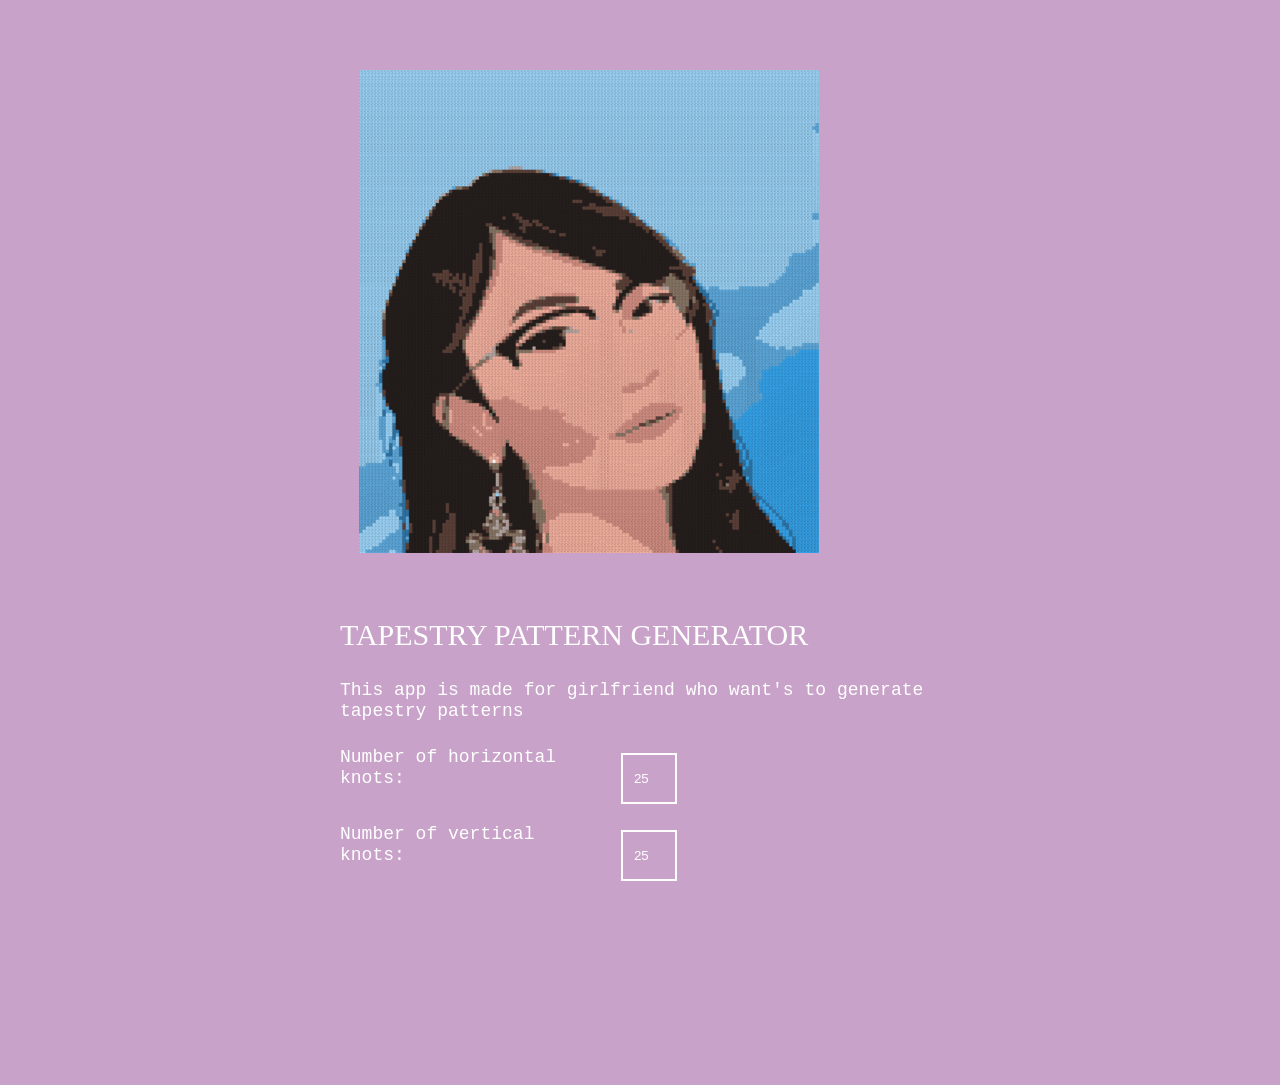
==== commit 3aef14c3: "init, added local files" ====
--- a/index.html
+++ b/index.html
@@ -1,668 +1,77 @@
 <!DOCTYPE html>
-<html>
+<html lang="en">
+  <head>
+    <meta charset="utf-8">
+    <meta http-equiv=X-UA-Compatible content="IE=edge">
+    <meta name=viewport content="shrink-to-fit=no,width=device-width,height=device-height,initial-scale=1,user-scalable=1">
+    <meta name="description" content="A tool to help generate crochet patterns">
+    <title>Crochet pattern maker for tse</title>
+    <link rel="shortcut icon" href="favicon.ico">
+    <link href="styles.css" rel="stylesheet" type="text/css">
+    <script defer type="text/javascript" src="konva.min.js"></script>
+    <script defer type="text/javascript" src="color-thief.umd.js"></script>
+    <script defer type="text/javascript" src="nearestColor.js"></script>
+    <script defer type="text/javascript" src="scripts.js"></script>
+  </head>
+  <body>
+    <div id="flex">
+      <form action="#" method="post" id="form">
+        <div id="intro">
+            <img src="main.png" alt="Centered Image"  style="max-width: 100%; max-height: 100%; height: auto; width: auto;">
 
-<head>
-  <!-- Basic -->
-  <meta charset="utf-8" />
-  <meta http-equiv="X-UA-Compatible" content="IE=edge" />
-  <!-- Mobile Metas -->
-  <meta name="viewport" content="width=device-width, initial-scale=1, shrink-to-fit=no" />
-  <!-- Site Metas -->
-  <meta name="keywords" content="" />
-  <meta name="description" content="" />
-  <meta name="author" content="" />
-
-  <title>Maison Mate</title>
-
-  <!-- slider stylesheet -->
-  <link rel="stylesheet" type="text/css"
-    href="https://cdnjs.cloudflare.com/ajax/libs/OwlCarousel2/2.1.3/assets/owl.carousel.min.css" />
-
-  <!-- bootstrap core css -->
-  <link rel="stylesheet" type="text/css" href="css/bootstrap.css" />
-
-  <!-- fonts style -->
-  <link href="https://fonts.googleapis.com/css?family=Poppins:400,700&display=swap" rel="stylesheet" />
-  <!-- Custom styles for this template -->
-  <link href="css/style.css" rel="stylesheet" />
-  <!-- responsive style -->
-  <link href="css/responsive.css" rel="stylesheet" />
-</head>
-
-<body>
-  <div class="hero_area">
-    <!-- header section strats -->
-    <header class="header_section">
-      <div class="container">
-        <nav class="navbar navbar-expand-lg custom_nav-container pt-3">
-          <a class="navbar-brand" href="index.html">
-            <img src="images/logo.png" alt="" />
-          </a>
-          <button class="navbar-toggler" type="button" data-toggle="collapse" data-target="#navbarSupportedContent"
-            aria-controls="navbarSupportedContent" aria-expanded="false" aria-label="Toggle navigation">
-            <span class="navbar-toggler-icon"></span>
-          </button>
-
-          <div class="collapse navbar-collapse" id="navbarSupportedContent">
-            <div class="d-flex ml-auto flex-column flex-lg-row align-items-center">
-              <ul class="navbar-nav  ">
-                <li class="nav-item">
-                  <a class="nav-link" href="index.html"> Join Us!</a>
-                </li>
-            
-              </ul>
-            </div>
-            <div class="quote_btn-container ml-0 ml-lg-4 d-flex justify-content-center">
-              <a href="">
-                Download Our App Now!
-              </a>
-            </div>
-          </div>
-        </nav>
-      </div>
-    </header>
-    <!-- end header section -->
-    <!-- slider section -->
-    <section class="slider_section position-relative layout-padding">
-      <div id="carouselExampleControls" class="carousel slide" data-ride="carousel" data-interval="2500">
-        <div class="carousel-inner">
-          <div class="carousel-item active">
-            <div class="slider_item-box">
-              <div class="slider_item-container">
-                <div class="container">
-                  <div class="row">
-                    <div class="col-md-6">
-                      <div class="slider_item-detail">
-                        <div>
-                          <h1>
-                              Need a <b style="color:#e9d66b">Plumber</b> for a quick leak <b style="color:#e9d66b">fix</b>?
-                          </h1> 
-                          <p>
-                          Download our app and get all your household problems fixed quickly.
-                          </p>
-                        </div>
-                          <ul>
-                              <li onclick="location.href='coming-soon.html'">
-                                <div class="download android">
-                                  <i class="fa fa fa-android fa-3x"></i>
-                                  <span class="df">Download from</span>
-                                  <span class="dfn">Google Play</span>
-                                </div>
-                              </li>
-                              <li onclick="location.href='coming-soon.html'">
-                                <div class="download apple">
-                                  <i class="fa fa fa-apple fa-3x"></i>
-                                  <span class="df">Download from</span>
-                                  <span class="dfn">App Store</span>
-                                </div>
-                              </li>
-                            </ul>  
-                    </div>
-                    </div>
-                    <div class="col-md-6">
-                      <div class="slider_img-box">
-                        <div>
-                          <img src="images/slide-electrician.png" alt="" class="" />
-                        </div>
-                      </div>
-                    </div>
-                  </div>
-                </div>
-              </div>
-            </div>
-          </div>
-          <div class="carousel-item">
-            <div class="slider_item-box">
-              <div class="slider_item-container">
-                <div class="container">
-                  <div class="row">
-                    <div class="col-md-6">
-                      <div class="slider_item-detail">
-                        <div>
-                          <h1>
-                              Need a  <b style="color:#e9d66b">Electrician</b> for a quick electrical  <b style="color:#e9d66b">repair</b>?
-                          </h1>
-                          <p>
-                            Download our app and get all your household problems fixed quickly.
-                          </p>
-                          <div class="d-flex">
-                          <ul>
-                              <li onclick="location.href='coming-soon.html'">
-                                <div class="download android" href="contact.html">
-                                  <i class="fa fa fa-android fa-3x"></i>
-                                  <span class="df">Download from</span>
-                                  <span class="dfn">Google Play</span>
-                                </div>
-                              </li>
-                              <li onclick="location.href='coming-soon.html'">
-                                <div class="download apple">
-                                  <i class="fa fa fa-apple fa-3x"></i>
-                                  <span class="df">Download from</span>
-                                  <span class="dfn">App Store</span>
-                                </div>
-                              </li>
-                            </ul>  
-                          </div>
-                        </div>
-                      </div>
-                    </div>
-                    <div class="col-md-6">
-                      <div class="slider_img-box">
-                        <div>
-                          <img src="images/slide-electrician.png" alt="" class="" />
-                        </div>
-                      </div>
-                    </div>
-                  </div>
-                </div>
-              </div>
-            </div>
-          </div>
-            <div class="carousel-item">
-                <div class="slider_item-box">
-                  <div class="slider_item-container">
-                    <div class="container">
-                      <div class="row">
-                        <div class="col-md-6">
-                          <div class="slider_item-detail">
-                            <div>
-                              <h1>
-                                  Need a  <b style="color:#e9d66b">Handyman</b> for a quick  <b style="color:#e9d66b">maintenance</b>?
-                              </h1>
-                              <p>
-                            Download our app and get all your household problems fixed quickly.
-                          </p>
-                              <ul>
-                              <li onclick="location.href='coming-soon.html'">
-                                <div class="download android">
-                                  <i class="fa fa fa-android fa-3x"></i>
-                                  <span class="df">Download from</span>
-                                  <span class="dfn">Google Play</span>
-                                </div>
-                              </li>
-                              <li onclick="location.href='coming-soon.html'">
-                                <div class="download apple">
-                                  <i class="fa fa fa-apple fa-3x"></i>
-                                  <span class="df">Download from</span>
-                                  <span class="dfn">App Store</span>
-                                </div>
-                              </li>
-                            </ul>  
-                            </div>
-                          </div>
-                        </div>
-                        <div class="col-md-6">
-                          <div class="slider_img-box">
-                            <div>
-                              <img src="images/slide-electrician.png" alt="" class="" />
-                            </div>
-                          </div>
-                        </div>
-                      </div>
-                    </div>
-                  </div>
-                </div>
-            </div>
-              <div class="carousel-item">
-                <div class="slider_item-box">
-                  <div class="slider_item-container">
-                    <div class="container">
-                      <div class="row">
-                        <div class="col-md-6">
-                          <div class="slider_item-detail">
-                            <div>
-                              <h1>
-                                  Need a  <b style="color:#e9d66b">Heating Engineer</b> to fix you  <b style="color:#e9d66b">Heating issue</b>?
-                              </h1>
-                              <p>
-                            Download our app and get all your household problems fixed quickly.
-                          </p>
-                              <ul>
-                              <li onclick="location.href='coming-soon.html'">
-                                <div class="download android">
-                                  <i class="fa fa fa-android fa-3x"></i>
-                                  <span class="df">Download from</span>
-                                  <span class="dfn">Google Play</span>
-                                </div>
-                              </li>
-                              <li onclick="location.href='coming-soon.html'">
-                                <div class="download apple">
-                                  <i class="fa fa fa-apple fa-3x"></i>
-                                  <span class="df">Download from</span>
-                                  <span class="dfn">App Store</span>
-                                </div>
-                              </li>
-                            </ul>  
-                            </div>
-                          </div>
-                        </div>
-                        <div class="col-md-6">
-                          <div class="slider_img-box">
-                            <div>
-                              <img src="images/slide-electrician.png" alt="" class="" />
-                            </div>
-                          </div>
-                        </div>
-                      </div>
-                    </div>
-                  </div>
-                </div>
-            </div>
-          </div>
+          <p>TAPESTRY PATTERN GENERATOR</p>
+            <p1>This app is made for girlfriend who want's to generate
+            tapestry patterns</p1>
+        </div>
+        <label for="rows">
+          <span>Number of horizontal knots:</span>
+          <input type="number" id="rows" name="rows" min="1" max="150" value="25" />
+        </label>
+        <label for="columns">
+          <span>Number of vertical knots:</span>
+          <input type="number" id="columns" name="columns" min="1" max="150" value="25" />
+        </label>
+        <label for="columns">
+          <span>Number of colors to extract:</span>
+          <input type="number" id="colors" name="colors" min="1" max="100" value="2" />
+        </label>
+           <!-- Color selector with circles -->
+        <div id="colorSelector">
+            <label for="patternbg">Select Color:</label>
+            <select id="patternbg">
+                 <option value="#ff0000" style="background-color: #ff0000;">Red</option>
+                <option value="#0000ff" style="background-color: #0000ff;">Blue</option>
+                <option value="#ffff00" style="background-color: #ffff00;">Yellow</option>
+                <option value="#008000" style="background-color: #008000;">Green</option>
+                <option value="#ffa500" style="background-color: #ffa500;">Orange</option>
+                <option value="#800080" style="background-color: #800080;">Purple</option>
+                <option value="#000000" style="background-color: #000000;">Black</option>
+                <option value="#ffffff" style="background-color: #ffffff;">White</option>
+                <option value="#a52a2a" style="background-color: #a52a2a;">Brown</option>
+                <option value="#808080" style="background-color: #808080;">Gray</option>
+        
+            </select>
         </div>
         
-        <div class="custom_carousel-control">
-          <a class="carousel-control-prev" href="#carouselExampleControls" role="button" data-slide="prev">
-            <span class="sr-only">Previous</span>
-          </a>
-          <a class="carousel-control-next" href="#carouselExampleControls" role="button" data-slide="next">
-            <span class="sr-only">Next</span>
-          </a>
-        </div>
-    </section>
 
-    <!-- end slider section -->
-  </div>
+         <button type="submit">Next</button>
+      </form>
 
-  <!-- service section -->
+      <div id="imageForm">
+        <label>
+          Upload Your Image File:
+          <input type="file" id="imageLoader" name="imageLoader"/>
+        </label>
+      </div>
+      <div id="container"></div>
+    </div>
+    <div id="render"> Create Grid!</div>
+    <div id="gridonholder">
+      <label for="gridon">
+        <span>Grid on:</span>
+        <input type="checkbox" name="gridon" id="gridon" checked>
+      </label>
+    </div>
+  </body>
+</html>
 
-  <section class="service_section layout_padding ">
-    <div class="container">
-      <h2 class="custom_heading theme-text">Why Maison Mate?</h2>
-      <p class="custom_heading-text ">
-          Delivering <b>unbeatable</b> value and <b>time-efficient</b> repair solutions.
-      </p>
-      <div class=" layout_padding2">
-        <div class="card-deck">
-          <div class="card">
-            <img class="card-img-top" src="images/icon-quick" alt="Card image cap" />
-            <div class="card-body">
-              <h5 class="card-title">QUICK FIX</h5>
-              <p class="card-text">
-               You will be matched with the closest available technician, and your task will receive our utmost priority.
-              </p>
-            </div>
-          </div>
-          <div class="card">
-            <img class="card-img-top" src="images/icon-rapid.png" alt="Card image cap" />
-            <div class="card-body">
-              <h5 class="card-title text-light font-weight-bold">RAPID ACTION</h5>
-              <p class="card-text">
-               We offer rapid solutions to swiftly address household issues in need of immediate assistance.
-              </p>
-            </div>
-          </div>
-          <div class="card">
-            <img class="card-img-top" src="images/icon-assured.png" alt="Card image cap" />
-            <div class="card-body">
-              <h5 class="card-title">ASSURANCE</h5>
-              <p class="card-text">
-                With our team of certified technicians, we ensure that you will get a warranty for your services.
-              </p>
-            </div>
-          </div>
-          </div>
-        </div>
-          
-    </div>
-  </section>
-    
-    <div class="bg-gradient_solid">
-  <div class="container">
-    <div class="section-header">
-        <h2></h2>
-        <h2>Easy Peasy <b style="color:#e9d66b">Lemon Squeezy!</b></h2>
-            <p class="custom_heading-text ">
-          Delivering <b>unbeatable</b> value and <b>time-efficient</b> repair solutions.
-            </p>
-            <hr>
-    </div>
-    <div class="steps">
-      <div class="steps-container">
-        <div class="content">
-            <h2> </h2>
-          <p>We understand the frustration and distress you're currently experiencing due to this problem.The good news is that you don't have to face this challenge alone; we're here to support you every step of the way.</p>
-        </div>
-        <i class="step-line"></i>
-        <div class="date">Ready</div>
-      </div>
-      <div class="steps-container">
-        <div class="content">
-                        <h2> </h2>
-
-          <p>Are you ready to simplify the process of finding the technician for your job? Look no further! Download Our app now. With our user-friendly app, you can effortlessly post your job listing in just three easy steps. </p>
-        </div>
-        <i class="step-line"></i>
-        <div class="date">Get</div>
-      </div>
-      <div class="steps-container">
-        <div class="content">
-                        <h2> </h2>
-
-          <p>Get ready, because we are here to provide you with top-notch service. Our team is committed to ensuring your needs are met promptly and efficiently. So, sit back, relax, and let us take care of your service requirements with the utmost dedication and expertise.</p>
-        </div>
-        <i class="step-line"></i>
-        <div class="date">Set</div>
-      </div>
-      <div class="steps-container">
-        <div class="content">
-          <h2></h2>
-                        <h2> </h2>
-          <p>Once you give us the green light, we'll promptly dispatch a highly skilled technician to your doorstep. Their mission is simple: to ensure your satisfaction by completing the task at hand efficiently and effectively. As our dedicated professional arrives at your residence.</p>
-        </div>
-        <i class="step-line"></i>
-        <div class="date">Go</div>
-      </div>
-    
-    </div>
-  </div>
-</div>
-    
-    
-
-  <!-- end service section -->
-
-  <!-- fruits section
-
-  <section class="fruit_section">
-    <div class="container">
-      <h2 class="custom_heading">Fresh Fruits</h2>
-      <p class="custom_heading-text">
-        There are many variations of passages of Lorem Ipsum available, but
-        the majority have
-      </p>
-      <div class="row layout_padding2">
-        <div class="col-md-8">
-          <div class="fruit_detail-box">
-            <h3>
-              Best Fresh Orange
-            </h3>
-            <p class="mt-4 mb-5">
-              but the majority have suffered alteration in some form, by
-              injected humour, or randomised words which don't look even
-              slightly believable. If you are going to use a passage of Lorem
-              Ipsum, you need to be
-            </p>
-            <div>
-              <a href="" class="custom_dark-btn">
-                Buy Now
-              </a>
-            </div>
-          </div>
-        </div>
-        <div class="col-md-4 d-flex justify-content-center align-items-center">
-          <div class="fruit_img-box d-flex justify-content-center align-items-center">
-            <img src="images/orange.png" alt="" class="" width="250px" />
-          </div>
-        </div>
-      </div>
-      <div class="row layout_padding2">
-        <div class="col-md-8">
-          <div class="fruit_detail-box">
-            <h3>
-              Best Fresh Grapes
-            </h3>
-            <p class="mt-4 mb-5">
-              but the majority have suffered alteration in some form, by
-              injected humour, or randomised words which don't look even
-              slightly believable. If you are going to use a passage of Lorem
-              Ipsum, you need to be
-            </p>
-            <div>
-              <a href="" class="custom_dark-btn">
-                Buy Now
-              </a>
-            </div>
-          </div>
-        </div>
-        <div class="col-md-4 d-flex justify-content-center align-items-center">
-          <div class="fruit_img-box d-flex justify-content-center ">
-            <img src="images/grapes.png" alt="" class="" width="100px" />
-          </div>
-        </div>
-      </div>
-      <div class="row layout_padding2-top layout_padding-bottom">
-        <div class="col-md-8">
-          <div class="fruit_detail-box">
-            <h3>
-              Best Fresh Gauva
-            </h3>
-            <p class="mt-4 mb-5">
-              but the majority have suffered alteration in some form, by
-              injected humour, or randomised words which don't look even
-              slightly believable. If you are going to use a passage of Lorem
-              Ipsum, you need to be
-            </p>
-            <div>
-              <a href="" class="custom_dark-btn">
-                Buy Now
-              </a>
-            </div>
-          </div>
-        </div>
-        <div class="col-md-4 d-flex justify-content-center align-items-center">
-          <div class="fruit_img-box d-flex justify-content-center align-items-center">
-            <img src="images/gauva.png" alt="" class="" width="250px" />
-          </div>
-        </div>
-      </div>
-    </div>
-  </section>
-
-   end fruits section -->
-
-  <!-- tasty section 
-  <section class="tasty_section">
-    <div class="container_fluid">
-      <h2>
-        Very tasty fruits
-      </h2>
-    </div>
-  </section>
-
-  end tasty section -->
-
-  <!-- client section
-
-  <section class="client_section layout_padding">
-    <div class="container">
-      <h2 class="custom_heading">Testimonial</h2>
-      <p class="custom_heading-text">
-        There are many variations of passages of Lorem Ipsum available, but
-        the majority have
-      </p>
-      <div>
-        <div id="carouselExampleControls-2" class="carousel slide" data-ride="carousel">
-          <div class="carousel-inner">
-            <div class="carousel-item active">
-              <div class="client_container layout_padding2">
-                <div class="client_img-box">
-                  <img src="images/client.png" alt="" />
-                </div>
-                <div class="client_detail">
-                  <h3>
-                    Johnhex
-                  </h3>
-                  <p class="custom_heading-text">
-                    There are many variations of passages of Lorem Ipsum
-                    available, but the majority have suffered alteration in
-                    some form, by injected humour, or randomised words which
-                    don't look even slightly believable. If you are <br />
-                    going to use a passage of Lorem Ipsum, you need to be sure
-                  </p>
-                </div>
-              </div>
-            </div>
-            <div class="carousel-item">
-              <div class="client_container layout_padding2">
-                <div class="client_img-box">
-                  <img src="images/client.png" alt="" />
-                </div>
-                <div class="client_detail">
-                  <h3>
-                    Johnhex
-                  </h3>
-                  <p class="custom_heading-text">
-                    There are many variations of passages of Lorem Ipsum
-                    available, but the majority have suffered alteration in
-                    some form, by injected humour, or randomised words which
-                    don't look even slightly believable. If you are <br />
-                    going to use a passage of Lorem Ipsum, you need to be sure
-                  </p>
-                </div>
-              </div>
-            </div>
-            <div class="carousel-item">
-              <div class="client_container layout_padding2">
-                <div class="client_img-box">
-                  <img src="images/client.png" alt="" />
-                </div>
-                <div class="client_detail">
-                  <h3>
-                    Johnhex
-                  </h3>
-                  <p class="custom_heading-text">
-                    There are many variations of passages of Lorem Ipsum
-                    available, but the majority have suffered alteration in
-                    some form, by injected humour, or randomised words which
-                    don't look even slightly believable. If you are <br />
-                    going to use a passage of Lorem Ipsum, you need to be sure
-                  </p>
-                </div>
-              </div>
-            </div>
-          </div>
-          <div class="custom_carousel-control">
-            <a class="carousel-control-prev" href="#carouselExampleControls-2" role="button" data-slide="prev">
-              <span class="" aria-hidden="true"></span>
-              <span class="sr-only">Previous</span>
-            </a>
-            <a class="carousel-control-next" href="#carouselExampleControls-2" role="button" data-slide="next">
-              <span class="" aria-hidden="true"></span>
-              <span class="sr-only">Next</span>
-            </a>
-          </div>
-
-        </div>
-      </div>
-    </div>
-  </section>
-
-  end client section -->
-
-  <!-- contact section -->
-  <section class="contact_section layout_padding">
-    <div class="container">
-      <h2 class="font-weight-bold text-dark">
-        Contact Us
-      </h2>
-      <div class="row">
-        <div class="col-md-12 mr-auto">
-          <form onsubmit="sendEmail(); reset(); return false;">
-            <div class="contact_form-container">
-              <div>
-                <div>
-                  <input type="text" id= "name" placeholder="Enter your Name">
-                </div>
-                <div>
-                  <input type="text" id= "phone_number" placeholder="Phone Number">
-                </div>
-                <div>
-                  <input type="email" id= "email" placeholder="Email">
-                </div>
-                  <div>
-                  <input type="text" id= "message" placeholder="Message">
-                </div>
-                <div class="mt-5">
-                  <button type="submit">
-                    Send
-                  </button>
-                </div>
-              </div>
-
-            </div>
-
-          </form>
-        </div>
-      </div>
-    </div>
-  </section>
-  <!-- end contact section -->
-
-
-
-
-  <section class="info_section layout_padding">
-    <div class="container">
-      <div class="row">
-    
-        <div class="col-md-6">
-          <div class="social_container">
-            <h5>
-              Follow Us
-            </h5>
-            <div class="social-box">
-              <a href="">
-                <img src="images/fb.png" alt="">
-              </a>
-
-              <a href="">
-                <img src="images/twitter.png" alt="">
-              </a>
-              <a href="">
-                <img src="images/linkedin.png" alt="">
-              </a>
-              <a href="">
-                <img src="images/instagram.png" alt="">
-              </a>
-            </div>
-          </div>
-           <div class="quote_btn-container">
-              <a href="">
-                Download Our App Now!
-              </a>
-            </div>
-        </div>
-            <a class="navbar-brand" href="index.html">
-            <img src="images/logo.png" alt="" />
-          </a>
-      </div>
-    </div>
-  </section>
-
-
-
-  <!-- footer section -->
-  <section class="container-fluid footer_section">
-    <p>
-      Copyright &copy; 2023 All Rights Reserved By
-      <a href="https://html.design/">MAISON MATE</a>
-    </p>
-  </section>
-  <!-- footer section -->
-
-  <script type="text/javascript" src="js/jquery-3.4.1.min.js"></script>
-  <script type="text/javascript" src="js/bootstrap.js"></script>
-
-<script src="https://smtpjs.com/v3/smtp.js">
-</script>
-
-    <script>
-    function sendEmail(){
-        Email.send({
-            SecureToken : "2ecacb13-3557-41b0-b44c-8adeb9254240",
-            To : 'jatinrawat43@gmail.com',
-            From : 'jatinrawat43@gmail.com',
-            Subject : "Query from:" + document.getElementById("email").value,
-            Body : "Query Details:<br> Name: " + document.getElementById("name").value
-            + "<br> Email: " + document.getElementById("email").value + "<br> Phone: " +
-            document.getElementById("phone_number").value + "<br> Message: " + document.getElementById("message").value
-        }).then(
-          message => alert("Our Team will be in touch shortly, Thanks.")
-        );
-    }
-    </script>
-  <!-- end google map js -->
-</body>
-
-</html>
--- a/styles.css
+++ b/styles.css
@@ -0,0 +1,178 @@
+html,
+body {
+  display:flex;
+  margin: 0;
+  overflow-x: hidden;
+  background-color: #C8A2C8;
+  font-size:30px;
+  color:white;
+  line-height:1.5rem;
+  font-family: 'Brush Script MT', cursive;
+  height:100%;
+  width:100%;
+}
+
+p {
+  margin-bottom:.75rem;
+}
+
+p1 {
+    display:flex;
+    flex-direction:column;
+    font-size:18px;
+    align-items:center;
+    justify-content: center;
+    margin-top: auto;
+    margin-bottom: auto;
+    font-family:  'Courier';
+    line-height:0.7rem;
+}
+
+label {
+  display: block; 
+  margin-bottom: 20px; 
+    font-family: 'Courier';
+    font-size:18px;
+     line-height:0.7rem;
+}
+
+label span {
+  width: 250px;
+  display: inline-block;
+}
+
+#flex {
+  display:flex;
+  flex:1;
+  overflow-y:auto;
+  flex-direction:column;
+  align-items:center;
+  justify-content: center;
+  margin-top: auto;
+  margin-bottom: auto;
+}
+#form {
+  margin: 0 15px;
+}
+#form.hide {
+  display: none;
+}
+
+#container {
+  display: none;
+}
+
+#container.active {
+  display: block;
+}
+
+#imageForm {
+  display: none;
+}
+
+#imageForm.active {
+  display: block;
+}
+
+.konvajs-content {
+  background-color: #fff;
+}
+ #colorSelector label {
+            display: inline-block;
+            margin-right: 10px; /* Adjust as needed */
+        }
+ #colorSelector2 label {
+            display: inline-block;
+            margin-right: 10px; /* Adjust as needed */
+        }
+
+input {
+  background-color: transparent;
+  text-transform: uppercase;
+  border-radius: 0;
+  border: 2px solid #fff;
+  color: #fff;
+  height: 45px;
+  margin-left: 20px;
+}
+::-webkit-input-placeholder { /* WebKit, Blink, Edge */
+  color: #fff;
+}
+::-moz-placeholder { /* Mozilla Firefox 19+ */
+   color: #fff;
+   opacity: 1;
+}
+::-ms-input-placeholder { /* Microsoft Edge */
+   color: #fff;
+}
+@media screen and (max-width: 500px) {
+  input {
+    width: 80px;
+  }
+  label span {
+    width: 200px;
+  }
+}
+input[type=submit], button[type=submit], #render, #download {
+   text-transform: uppercase;
+   padding: 10px 60px;
+   color: white;
+   background: #3CACAE;
+   font-weight: normal;
+   border: 0;
+   text-decoration: none;
+   cursor: pointer;
+    font-family:  'Courier';
+    font-size:18px;
+
+
+}
+
+
+input[type=number] {
+  text-align: center;
+}
+input[type=file] {
+  border: 0;
+}
+#render {
+  display: none;
+}
+#render.active, #download {
+  display: block;
+  position: absolute;
+  right: 0;
+  top: 0;
+  box-shadow: -8px 15px 41px 8px rgba(0,0,0,0.4);
+}
+#logo {
+  display: block;
+  position: absolute;
+  top: 5px;
+  left: 5px;
+}
+#intro {
+  margin-top: 70px;
+  max-width: 600px;
+  margin-bottom: 25px;
+}
+#gridonholder {
+  display: none;
+  position: absolute;
+  right: 0;
+  top: 50px;
+}
+#gridonholder.active {
+  display: block;
+}
+#gridonholder label {
+  display: inline-block;
+}
+#gridonholder label span {
+  width: 80px;
+}
+#gridonholder #gridon {
+  height: auto;
+  display: inline-block;
+  margin-left: 0;
+}
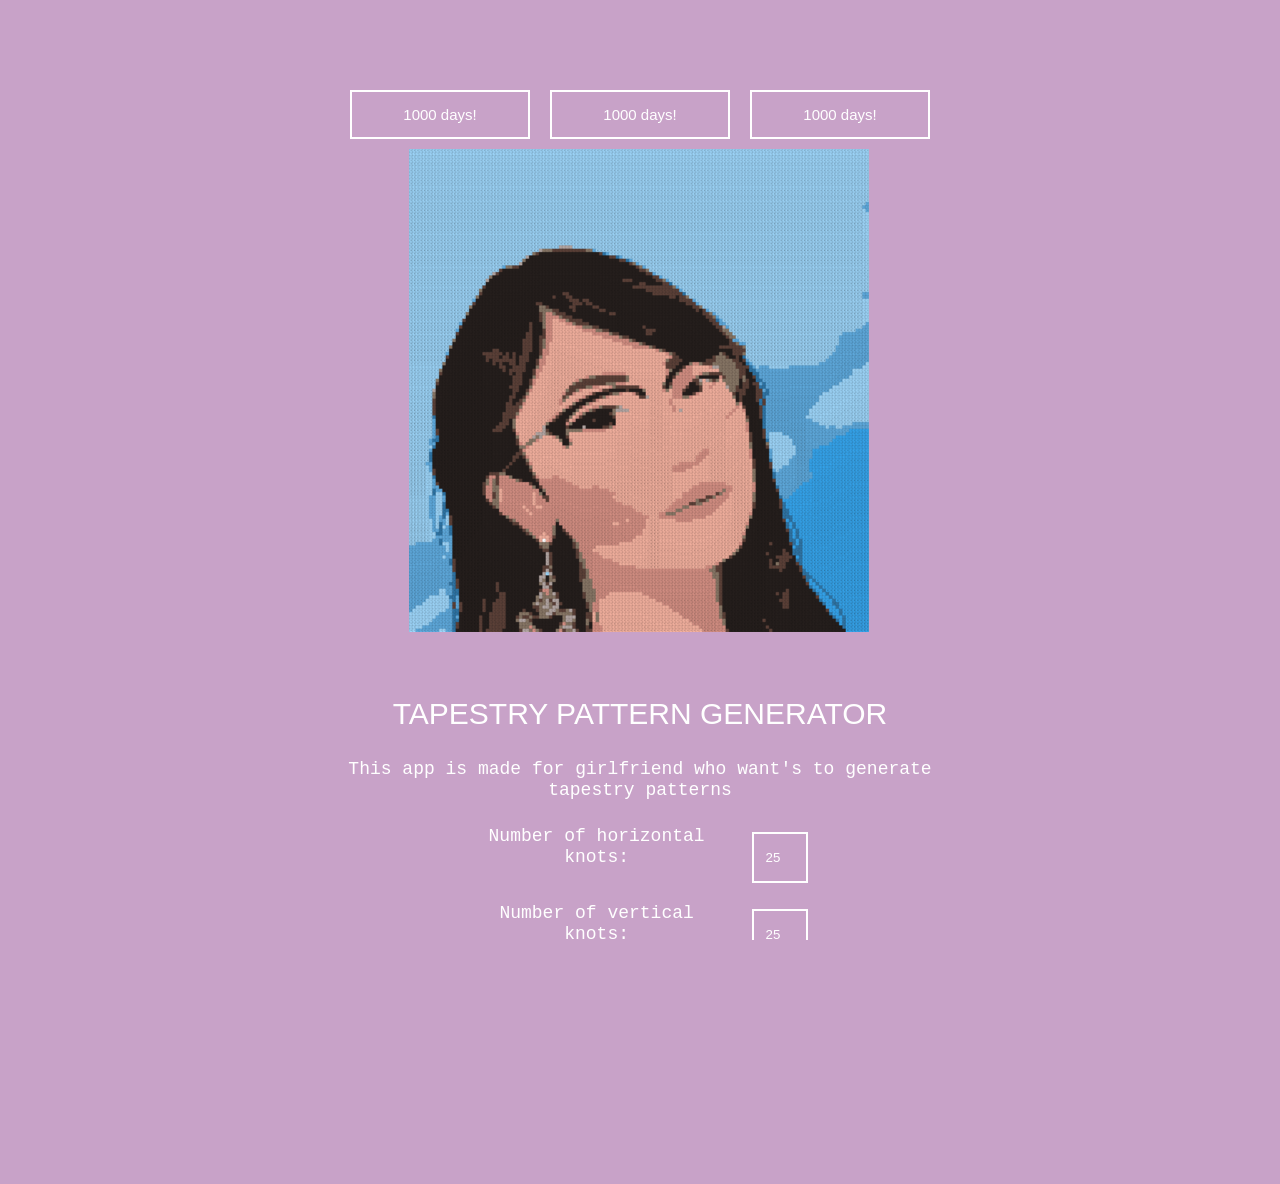
==== commit 803a9095: "changes, added timers" ====
--- a/index.html
+++ b/index.html
@@ -17,6 +17,18 @@
     <div id="flex">
       <form action="#" method="post" id="form">
         <div id="intro">
+            <body class="countdown-body">
+
+            <div class="countdown-container">
+              <div class="countdown" id="countdown"></div>
+              <div class="countdown" id="countdown2"></div>
+              <div class="countdown" id="countdown3"></div>
+            </div>
+
+            <script src="countdown.js"></script>
+
+            </body>
+
             <img src="main.png" alt="Centered Image"  style="max-width: 100%; max-height: 100%; height: auto; width: auto;">
 
           <p>TAPESTRY PATTERN GENERATOR</p>
--- a/styles.css
+++ b/styles.css
@@ -51,6 +51,57 @@
   margin-top: auto;
   margin-bottom: auto;
 }
+
+.countdown {
+  font-family: 'Arial', sans-serif;
+  text-align: center;
+    margin: 0 10px;
+    margin-bottom: 10px;
+
+}
+
+#countdown {
+    display:flex;
+    flex:1;
+    flex-direction:column;
+    align-items:center;
+    justify-content: center;
+    border: 2px solid #fff;
+    width: 120px;
+    font-size: 15px
+}
+
+#countdown2 {
+    display:flex;
+    flex:1;
+    flex-direction:column;
+    align-items:center;
+    justify-content: center;
+    border: 2px solid #fff;
+    width: 120px;
+    font-size: 15px
+}
+#countdown3 {
+    display:flex;
+    flex:1;
+    flex-direction:column;
+    align-items:center;
+    justify-content: center;
+    border: 2px solid #fff;
+    width: 120px;
+    font-size: 15px
+}
+
+.countdown-container {
+  display: flex;
+  justify-content: space-around;
+}
+.countdown-body {
+  font-family: 'Arial', sans-serif;
+  text-align: center;
+  padding: 20px;
+}
+
 #form {
   margin: 0 15px;
 }
